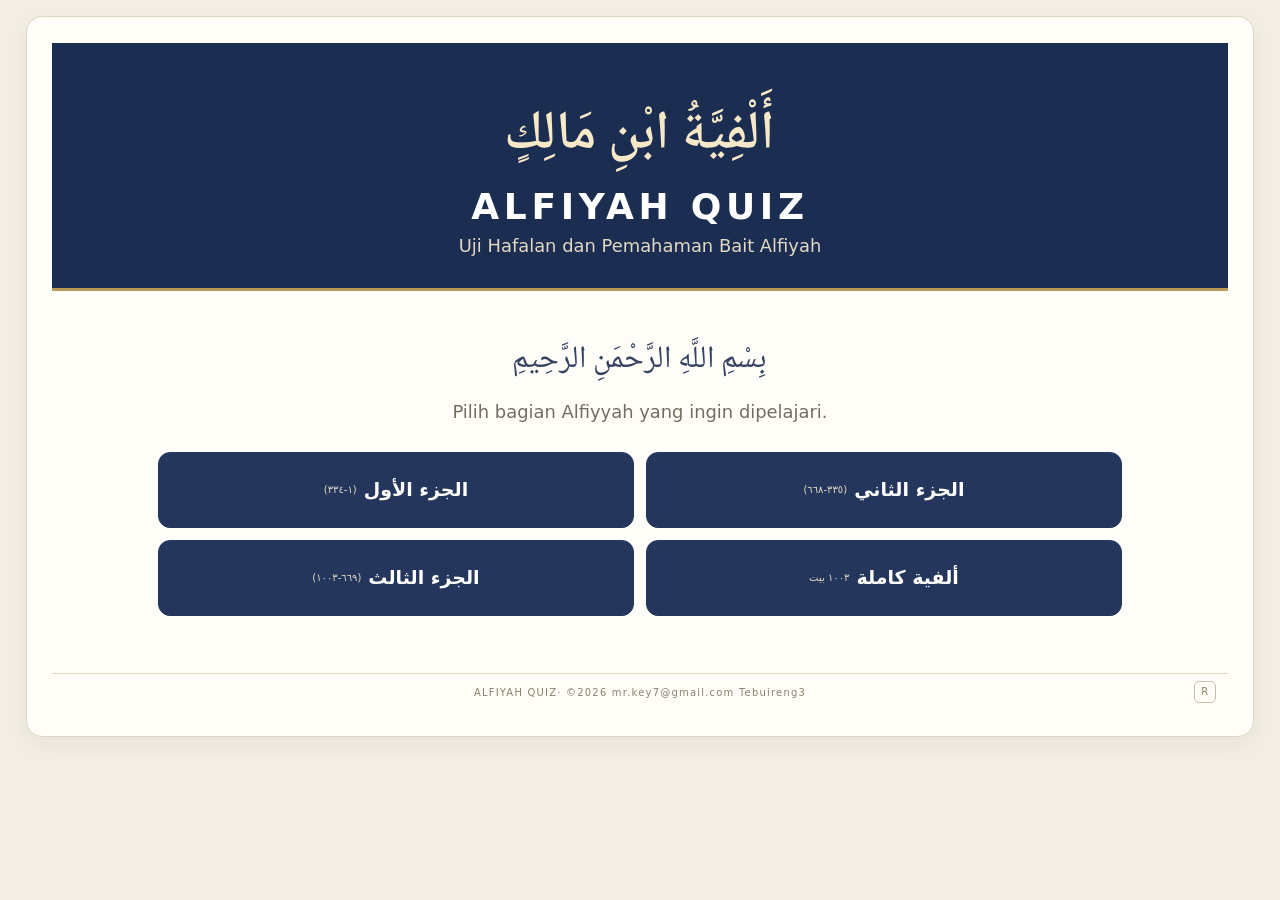
==== index.html @ 3f18be8e "Add files via upload" ====
<!doctype html>
<html lang="id">
<head>
<meta charset="utf-8">
<meta name="viewport" content="width=device-width, initial-scale=1">
<meta name="theme-color" content="#172554">
<link href="https://fonts.googleapis.com/css2?family=Noto+Naskh+Arabic:wght@400;500;600;700&display=swap" rel="stylesheet">
<link rel="stylesheet" href="./style.css">
<title>Kuis Alfiyah</title>
</head>
<body>
<main class="app">
<section class="panel home-panel" id="home">
        <div class="home-brand">
            <h1 class="arabic-title" lang="ar">أَلْفِيَّةُ ابْنِ مَالِكٍ</h1>
            <h2 class="app-title">ALFIYAH QUIZ</h2>
            <p class="home-subtitle">Uji Hafalan dan Pemahaman Bait Alfiyah</p>
        </div>
        <div class="home-content">
            <p class="basmala" lang="ar">بِسْمِ اللَّهِ الرَّحْمَنِ الرَّحِيمِ</p>
            <p class="home-description">Pilih bagian Alfiyyah yang ingin dipelajari.</p>
            <div class="section-choices">
                <button class="section-choice" data-section="awal" type="button" disabled><strong lang="ar">الجزء الأول</strong><span>(١-٣٣٤)</span></button>
                <button class="section-choice" data-section="tsani" type="button" disabled><strong lang="ar">الجزء الثاني</strong><span>(٣٣٥-٦٦٨)</span></button>
                <button class="section-choice" data-section="tsalits" type="button" disabled><strong lang="ar">الجزء الثالث</strong><span>(٦٦٩-١٠٠٣)</span></button>
                <button class="section-choice" data-section="semua" type="button" disabled><strong lang="ar">ألفية كاملة</strong><span lang="ar">١٠٠٣ بيت</span></button>
            </div>
            <div class="status" id="status" role="status" aria-live="polite">Memuat data Alfiyyah...</div>
        </div>
        <footer class="home-footer"><span>ALFIYAH QUIZ· ©2026 mr.key7@gmail.com Tebuireng3</span><button class="cache-reset" id="cacheReset" type="button" aria-label="Reset cache" title="Reset cache">R</button></footer>
    </section>

    <section class="panel" id="quiz">
        <div class="quiz-top">
            <span id="questionNumber">1 dari 0</span>
            <span>Sisa Quiz: <strong id="quizAvailable">0</strong></span>
            <span>Benar: <strong id="score">0</strong></span>
            <span>Waktu: <strong id="timer">00:00</strong></span>
        </div>
        <div class="track"><div id="progressBar"></div></div>

        <div class="question-heading">
            <p class="question-label">Lengkapi bait berikut:</p>
            <div class="bait-number" id="baitNumber" lang="ar"></div>
        </div>
        <div class="bait-stage" id="baitStage">
            <div class="bait-half" id="rightHalf" lang="ar"></div>
            <div class="bait-half" id="leftHalf" lang="ar"></div>
        </div>
        <div class="options" id="options"></div>
        <div class="actions">
            <div class="feedback" id="feedback" aria-live="polite"></div>
            <button class="primary" id="nextButton" type="button" disabled>Soal Berikutnya</button>
            <button class="secondary" id="finishButton" type="button">Selesai</button>
        </div>
    </section>

    <section class="panel" id="result">
        <p class="question-label">Sesi kuis selesai</p>
        <div class="result-score" id="finalScore">0/0</div>
        <div class="result-detail" id="finalDetail"></div>
        <div class="actions result-actions">
            <button class="primary" id="retryButton" type="button">Ulangi Bagian Sebelumnya</button>
            <button class="secondary" id="homeButton" type="button">Pilih Bagian Lain</button>
        </div>
    </section>
</main>
<script src="./app.js?v=reset1" defer></script>
</body>
</html>
---- style.css ----
:root {
    color-scheme: light;
    --ink: #24324b;
    --muted: #746e62;
    --line: #ded5c3;
    --panel: #fffdf8;
    --page: #f2eee5;
    --primary: #24365b;
    --primary-dark: #172949;
    --gold: #b89a5a;
    --good: #267344;
    --good-bg: #eff7ef;
    --bad: #b33b35;
    --bad-bg: #fbefed;
}

* { box-sizing: border-box; }
[hidden] { display: none !important; }

body {
    margin: 0;
    background: var(--page);
    color: var(--ink);
    font-family: system-ui, -apple-system, "Segoe UI", sans-serif;
}

button { font: inherit; }

button {
    border: 0;
    border-radius: 10px;
    cursor: pointer;
}

button:disabled {
    cursor: not-allowed;
    opacity: .55;
}

.app {
    width: calc(100% - clamp(24px, 4vw, 72px));
    max-width: 1600px;
    height: calc(100svh - 32px);
    max-height: calc(100svh - 32px);
    margin: 16px auto;
}

h1, h2, p { margin-top: 0; }

.home-panel {
    padding: 0;
    overflow: hidden;
    background: #f8f3e8;
    border-color: #d9ceb8;
}

.home-brand {
    padding: clamp(30px, 5vw, 48px) 20px 32px;
    background: #1b2e52;
    color: #fff;
    text-align: center;
    border-bottom: 3px solid var(--gold);
}

.eyebrow {
    margin: 0 0 12px;
    color: #ddc58c;
    font-size: 11px;
    font-weight: 700;
    letter-spacing: .16em;
}

.arabic-title {
    margin: 0;
    color: #f7e9c7;
    direction: rtl;
    font-family: "Noto Naskh Arabic", "Amiri", "Traditional Arabic", serif;
    font-size: clamp(34px, 5vw, 54px);
    font-weight: 600;
    line-height: 1.7;
}

.app-title {
    margin: 4px 0 8px;
    color: #fff;
    font-size: clamp(25px, 4vw, 36px);
    letter-spacing: .13em;
}

.home-subtitle {
    margin: 0;
    color: #e2d8c4;
    font-size: clamp(16px, 1.4vw, 20px);
}

.home-content {
    width: min(1040px, 100%);
    margin: 0 auto;
    padding: clamp(24px, 4vw, 42px) clamp(18px, 4vw, 38px);
    text-align: center;
}

.basmala {
    margin: 0 0 8px;
    color: #354361;
    direction: rtl;
    font-family: "Noto Naskh Arabic", "Amiri", "Traditional Arabic", serif;
    font-size: clamp(23px, 3vw, 31px);
    line-height: 1.8;
}

.home-description {
    margin: 0;
    color: #746e62;
    font-size: clamp(16px, 1.4vw, 20px);
    line-height: 1.7;
}

.section-choices { display:grid; grid-template-columns:repeat(2,minmax(0,1fr)); gap:12px; margin-top:24px; }

.section-choice { display:flex; flex-direction:row; direction:rtl; align-items:center; justify-content:center; gap:7px; min-height:76px; padding:12px 8px; background:#24365b; color:#fff; border:1px solid #24365b; border-radius:12px; white-space:nowrap; }
.section-choice span { direction:ltr; unicode-bidi:isolate; color:#e2d8c4; font-size:10px; font-weight:400; }
.section-choice:disabled { opacity:.45; }
.section-choice strong { font-size:19px; line-height:1.25; }

.status {
    margin-top: 15px;
    color: var(--muted);
    font-size: 13px;
    line-height: 1.6;
    overflow-wrap: anywhere;
}

.home-footer {
    position: relative;
    margin: 0;
    padding: 13px 42px;
    border-top: 1px solid #e2d8c6;
    color: #8a806e;
    font-size: 10px;
    letter-spacing: .12em;
    text-align: center;
}

.cache-reset {
    position: absolute;
    top: 50%;
    right: 12px;
    width: 22px;
    height: 22px;
    padding: 0;
    transform: translateY(-50%);
    border: 1px solid #c9bea9;
    border-radius: 5px;
    background: transparent;
    color: #8a806e;
    font-size: 10px;
    line-height: 1;
}

.cache-reset:hover { background: #eee5d5; }

.panel {
    padding: clamp(17px, 2vw, 30px);
    background: var(--panel);
    border: 1px solid var(--line);
    border-radius: 16px;
    box-shadow: 0 8px 24px rgb(35 42 55 / 5%);
}

.primary, .secondary {
    min-height: 42px;
    padding: 10px 16px;
    font-weight: 650;
}

.primary {
    background: var(--primary);
    color: #fff;
}
.primary:hover:not(:disabled) { background: var(--primary-dark); }

.secondary {
    background: #e7decc;
    color: #33415f;
}

#quiz {
    display: none;
    height: calc(100% - 18px);
    max-height: calc(100% - 18px);
    margin-top: 18px;
    flex-direction: column;
    overflow-y: auto;
    overflow-x: hidden;
}

#quiz .quiz-top,
#quiz .track,
#quiz .question-label,
#quiz .options,
#quiz .actions {
    flex: 0 0 auto;
}

.quiz-top {
    display: flex;
    justify-content: space-between;
    align-items: center;
    flex-wrap: nowrap;
    gap: 8px;
    color: var(--muted);
    font-size: 12px;
    white-space: nowrap;
}

.track {
    height: 7px;
    margin: 12px 0 22px;
    overflow: hidden;
    background: #e8edf5;
    border-radius: 99px;
}

#progressBar {
    width: 0;
    height: 100%;
    background: var(--primary);
    transition: width .2s ease;
}

.question-heading {
    display: flex;
    direction: ltr;
    align-items: center;
    justify-content: space-between;
    gap: 12px;
    margin-bottom: 9px;
}

.question-label {
    margin: 0;
    color: var(--muted);
    font-size: clamp(16px, 1.5vw, 22px);
}

.bait-stage {
    position: relative;
    display: grid;
    flex: 0 1 42%;
    min-height: 0;
    margin-top: 8px;
    grid-template-columns: repeat(2, minmax(0, 1fr));
    grid-template-rows: minmax(0, 1fr);
    align-items: stretch;
    gap: 0;
    direction: rtl;
    border: 1px solid #c9b995;
    border-radius: 14px;
    overflow: hidden;
    background: #f7f1e5;
}

.bait-half {
    min-width: 0;
    min-height: 100%;
    display: grid;
    align-items: center;
    justify-items: stretch;
    padding: clamp(10px, 1.5vw, 20px);
    background: #f7f1e5;
    direction: rtl;
    font-family: "Noto Naskh Arabic", "Amiri", "Traditional Arabic", serif;
    font-size: clamp(28px, 3.2vw, 44px);
    line-height: 1.8;
    text-align: center;
    overflow-wrap: anywhere;
}

#rightHalf {
    grid-row: 1;
    grid-column: 1;
    border-left: 1px solid #c9b995;
}

#leftHalf {
    grid-row: 1;
    grid-column: 2;
}

.bait-half.is-empty {
    background: #eee5d5;
}

.bait-number {
    flex: 0 0 auto;
    color: #938365;
    font-family: "Noto Naskh Arabic", "Amiri", "Traditional Arabic", serif;
    font-size: clamp(17px, 1.5vw, 22px);
    font-weight: 500;
    line-height: 1.4;
    direction: rtl;
}

.options {
    display: grid;
    flex: 1 1 0;
    grid-auto-rows: minmax(0, 1fr);
    grid-template-columns: repeat(2, minmax(0, 1fr));
    gap: 12px;
    margin-top: 18px;
}

.option {
    width: 100%;
    min-height: clamp(54px, 8vh, 76px);
    padding: 14px 18px;
    background: #fff;
    border: 1px solid var(--line);
    color: var(--ink);
    text-align: center;
    direction: rtl;
    font-family: "Noto Naskh Arabic", "Amiri", "Traditional Arabic", serif;
    font-size: clamp(26px, 2.4vw, 33px);
    line-height: 1.9;
}

.option:hover:not(:disabled) {
    border-color: #93b4f5;
    background: #f8fbff;
}

.option.correct {
    border: 2px solid var(--good);
    background: var(--good-bg);
}

.option.wrong {
    border: 2px solid var(--bad);
    background: var(--bad-bg);
}

.feedback {
    display: none;
    flex: 1;
    min-width: 0;
    margin: 0;
    padding: 12px 14px;
    border-radius: 10px;
    font-size: 14px;
    text-align: left;
}

.feedback.good {
    display: block;
    color: var(--good);
    background: var(--good-bg);
}

.feedback.bad {
    display: block;
    color: var(--bad);
    background: var(--bad-bg);
}

.actions {
    display: grid;
    grid-template-columns: minmax(0, 1fr) auto minmax(0, 1fr);
    align-items: center;
    gap: 10px;
    margin-top: 16px;
}
#feedback { grid-column: 1; }
#nextButton { grid-column: 2; justify-self: center; }
#finishButton { grid-column: 3; justify-self: end; }
.result-actions { display: flex; justify-content: center; flex-wrap: wrap; }

#result { display: none; margin-top: 18px; text-align: center; }

.result-score {
    margin: 12px 0 4px;
    font-size: clamp(38px, 9vw, 56px);
    font-weight: 750;
    letter-spacing: -2px;
}

.result-detail { color: var(--muted); }

@media (max-width: 700px) {
    .app {
        width: calc(100% - 16px);
        height: calc(100svh - 16px);
        max-height: calc(100svh - 16px);
        margin: 8px auto;
    }

    .panel { padding: 10px; }
    .home-panel { padding: 0; }
    .section-choices { gap: 8px; }
    .section-choice { min-height: 66px; padding: 9px 5px; gap:5px; }
    .section-choice strong { font-size: 15px; }
    .section-choice span { font-size: 9px; }

    .question-heading {
        margin-bottom: 7px;
    }

    .question-label {
        font-size: 15px;
    }

    .bait-number {
        font-size: 16px;
    }

    .bait-stage {
        grid-template-columns: minmax(0, 1fr);
        grid-template-rows: repeat(2, minmax(0, 1fr));
        min-height: clamp(190px, 30vh, 280px);
        gap: 0;
        border-radius: 10px;
    }

    #rightHalf {
        grid-row: 1;
        grid-column: 1;
        border-left: 0;
        border-bottom: 1px solid #c9b995;
    }

    #leftHalf {
        grid-row: 2;
        grid-column: 1;
    }

    .bait-half {
        min-height: 0;
        padding: 12px 14px;
        font-size: clamp(25px, 6.5vw, 36px);
        line-height: 1.65;
        text-align: center;
    }

    .options {
        grid-template-columns: 1fr;
        gap: 6px;
        margin-top: 12px;
    }

    .option {
        min-height: clamp(44px, 6vh, 56px);
        padding: 7px 9px;
        font-size: clamp(18px, 4.5vw, 23px);
        line-height: 1.5;
    }

    .feedback {
        margin: 0;
        padding: 8px 10px;
        font-size: 12px;
    }

    .quiz-top { gap: 4px; font-size: 10px; }
    .actions { grid-template-columns: minmax(0, 1fr) auto minmax(0, 1fr); gap: 5px; margin-top: 8px; }
    .actions button { padding: 9px 10px; font-size: 12px; }
    #feedback { font-size: 11px; padding: 7px; }
}


/* PC portrait: mengikuti susunan bait Android portrait */
@media (min-width: 701px) and (max-aspect-ratio: 3/2) {
    .bait-stage {
        grid-template-columns: minmax(0, 1fr);
        grid-template-rows: repeat(2, minmax(0, 1fr));
    }

    #rightHalf {
        grid-row: 1;
        grid-column: 1;
        border-left: 0;
        border-bottom: 1px solid #c9b995;
    }

    #leftHalf {
        grid-row: 2;
        grid-column: 1;
    }

    .bait-half {
        min-height: 0;
        padding: 10px;
        font-size: clamp(36px, 4.5vw, 54px);
        line-height: 1.5;
    }
}

/* Perangkat sentuh landscape berukuran ringkas */
@media (max-height: 500px) and (pointer: coarse) {
    .bait-stage {
        grid-template-columns: repeat(2, minmax(0, 1fr));
    }

    .bait-half {
        min-height: 100%;
        padding: 10px;
        font-size: clamp(24px, 3vw, 34px);
    }
}

/* HP landscape: tetap ringkas, tetapi bait tidak boleh menghilang */
@media (max-height: 500px) and (pointer: coarse) {
    .bait-half {
        min-height: 64px;
        padding: 8px 12px;
        font-size: clamp(20px, 3vw, 28px);
    }

    .bait-number {
        padding: 2px 10px;
        font-size: 13px;
    }
}


/* PC landscape standar */
@media (min-width: 701px) and (min-aspect-ratio: 3/2) and (min-height: 501px) {
    .home-panel {
        height: 100%;
        display: flex;
        flex-direction: column;
    }

    .home-brand {
        padding: clamp(14px, 2.2vh, 24px) 20px clamp(12px, 1.8vh, 20px);
    }

    .eyebrow {
        margin-bottom: 6px;
    }

    .arabic-title {
        font-size: clamp(32px, 4.5vw, 50px);
        line-height: 1.4;
    }

    .app-title {
        margin: 0 0 5px;
        font-size: clamp(23px, 3vw, 32px);
    }

    .home-subtitle {
        font-size: clamp(14px, 1.2vw, 18px);
    }

    .home-content {
        flex: 1 1 auto;
        display: flex;
        flex-direction: column;
        justify-content: center;
        padding: clamp(10px, 1.6vh, 18px) 38px;
    }

    .basmala {
        margin-bottom: 4px;
        font-size: clamp(21px, 2.5vw, 28px);
        line-height: 1.45;
    }

    .home-description {
        font-size: clamp(14px, 1.2vw, 18px);
        line-height: 1.4;
    }

    .status {
        margin-top: clamp(7px, 1.1vh, 10px);
        line-height: 1.4;
    }

    .home-footer {
        padding: 9px 16px;
    }

    .bait-stage {
        grid-template-columns: minmax(0, 1fr) 42px minmax(0, 1fr);
        grid-template-rows: minmax(0, 1fr);
    }

    #rightHalf {
        grid-row: 1;
        grid-column: 1;
        border-left: 0;
    }

    #leftHalf {
        grid-row: 1;
        grid-column: 3;
    }

    #baitNumber { display: none; }

    .bait-stage::before {
        content: attr(data-number);
        grid-row: 1;
        grid-column: 2;
        display: flex;
        align-items: center;
        justify-content: center;
        padding: 2px;
        border-left: 1px solid #c9b995;
        border-right: 1px solid #c9b995;
        color: #938365;
        font-family: "Noto Naskh Arabic", "Amiri", "Traditional Arabic", serif;
        font-size: clamp(13px, 1.2vw, 17px);
        line-height: 1.4;
        text-align: center;
        direction: rtl;
        overflow-wrap: anywhere;
    }

	.bait-half {
			font-size: clamp(36px, 3.8vw, 54px);
	}

	#rightHalf {
			padding-left: 40px;
	}

	#leftHalf {
			padding-right: 40px;
	}

	.option {
			font-size: clamp(29px, 2.7vw, 36px);
	}

	.options {
			grid-template-columns: minmax(0, 1fr) 42px minmax(0, 1fr);
			column-gap: 0;
			row-gap: 12px;
	}

	.option:nth-child(odd) { grid-column: 1; }
	.option:nth-child(even) { grid-column: 3; }
}

@media (min-width: 701px) and (min-aspect-ratio: 3/2) and (min-height: 501px) and (max-height: 650px) {
    .home-brand {
        padding: 10px 20px;
    }

    .eyebrow {
        margin-bottom: 4px;
    }

    .arabic-title {
        font-size: clamp(28px, 3.8vw, 42px);
        line-height: 1.25;
    }

    .app-title {
        margin-bottom: 3px;
        font-size: clamp(22px, 2.7vw, 29px);
    }

    .home-subtitle {
        font-size: 14px;
    }

    .home-content {
        padding: 8px 24px;
    }

    .basmala {
        font-size: clamp(19px, 2vw, 24px);
        line-height: 1.3;
    }

    .status {
        margin-top: 6px;
    }
}

/* Android dan perangkat sentuh potret: bait ditumpuk atas-bawah */
@media (pointer: coarse) and (orientation: portrait) {
    .bait-stage {
        flex: 0 0 auto;
        height: clamp(150px, 22vh, 210px);
        min-height: 0;
        grid-template-columns: minmax(0, 1fr) !important;
        grid-template-rows: repeat(2, minmax(0, 1fr)) !important;
    }

    #rightHalf {
        grid-row: 1 !important;
        grid-column: 1 !important;
        border-left: 0;
        border-bottom: 1px solid #c9b995;
    }

    #leftHalf {
        grid-row: 2 !important;
        grid-column: 1 !important;
    }

    .bait-half {
        min-height: 0;
        padding: 4px 8px;
        font-size: clamp(28px, 9vw, 50px); 
				/*clamp(nilai minimum, nilai fleksibel, nilai maksimum) */
				line-height: 1.3;
    }

    #quiz .options {
        flex: 1 0 auto;
        grid-auto-rows: minmax(54px, 1fr);
        gap: 8px;
        margin-top: 8px;
    }

    .option {
        min-height: 54px;
    }
}

/* Android landscape: bait tetap terlihat, pilihan ringkas dua kolom */
@media (pointer: coarse) and (orientation: landscape) and (max-height: 600px) {
    .app {
        width: calc(100% - 16px);
        height: calc(100svh - 16px);
        max-height: calc(100svh - 16px);
        margin: 8px auto;
    }

    #quiz {
        height: 100%;
        max-height: 100%;
        margin-top: 0;
        padding: 8px 12px;
        overflow-y: auto;
    }

    .quiz-top {
        gap: 6px;
        font-size: 10px;
    }

    .track {
        height: 4px;
        margin: 6px 0 8px;
    }

    .question-heading {
        flex: 0 0 auto;
        margin-bottom: 4px;
    }

    .question-label {
        font-size: 14px;
    }

    .bait-number {
        font-size: 15px;
    }

    .bait-stage {
        flex: 0 0 auto;
        min-height: clamp(72px, 19vh, 92px);
        grid-template-columns: repeat(2, minmax(0, 1fr));
        grid-template-rows: minmax(0, 1fr);
    }

    #rightHalf {
        grid-row: 1;
        grid-column: 1;
        border-left: 1px solid #c9b995;
        border-bottom: 0;
    }

    #leftHalf {
        grid-row: 1;
        grid-column: 2;
    }

    .bait-half {
        min-height: 0;
        padding: 2px 8px;
        font-size: clamp(21px, 3vw, 29px);
        line-height: 1.3;
    }

    .options {
        flex: 0 0 auto;
        grid-template-columns: repeat(2, minmax(0, 1fr));
        gap: 5px;
        margin-top: 8px;
    }

    .option {
        min-height: clamp(48px, 12vh, 60px);
        padding: 4px 8px;
        font-size: clamp(17px, 2.5vw, 22px);
        line-height: 1.3;
    }

    .actions {
        flex: 0 0 auto;
        gap: 6px;
        margin-top: 8px;
    }

    .actions button {
        min-height: 34px;
        padding: 5px 8px;
        font-size: 11px;
    }

    .feedback {
        padding: 5px 7px;
        font-size: 10px;
        overflow-wrap: anywhere;
    }

}
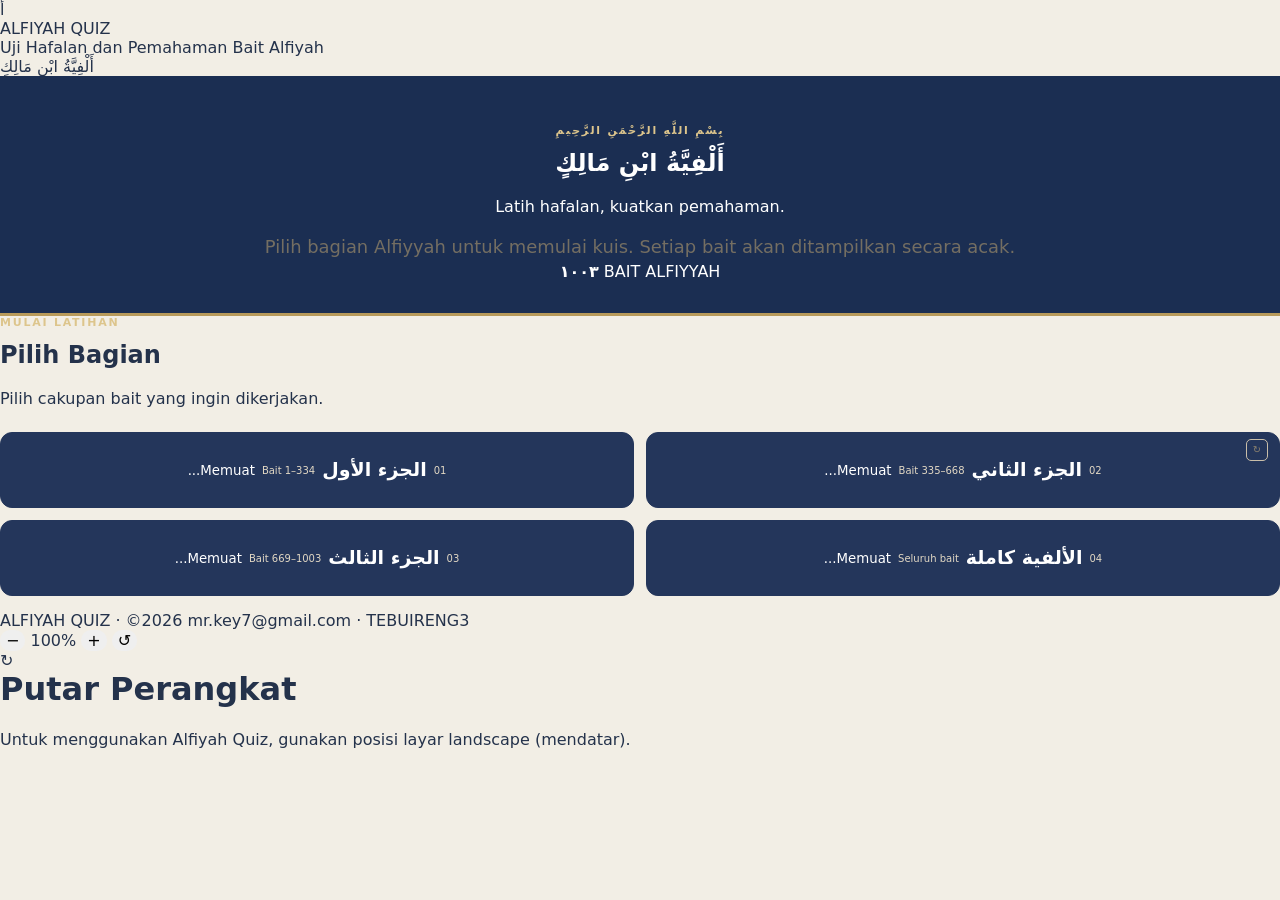
==== commit 71732b1a: "Redesign landscape interface" ====
--- a/index.html
+++ b/index.html
@@ -1,70 +1,177 @@
-<!doctype html>
-<html lang="id">
-<head>
-<meta charset="utf-8">
-<meta name="viewport" content="width=device-width, initial-scale=1">
-<meta name="theme-color" content="#172554">
-<link href="https://fonts.googleapis.com/css2?family=Noto+Naskh+Arabic:wght@400;500;600;700&display=swap" rel="stylesheet">
-<link rel="stylesheet" href="./style.css">
-<title>Kuis Alfiyah</title>
-</head>
-<body>
-<main class="app">
-<section class="panel home-panel" id="home">
-        <div class="home-brand">
-            <h1 class="arabic-title" lang="ar">أَلْفِيَّةُ ابْنِ مَالِكٍ</h1>
-            <h2 class="app-title">ALFIYAH QUIZ</h2>
-            <p class="home-subtitle">Uji Hafalan dan Pemahaman Bait Alfiyah</p>
-        </div>
-        <div class="home-content">
-            <p class="basmala" lang="ar">بِسْمِ اللَّهِ الرَّحْمَنِ الرَّحِيمِ</p>
-            <p class="home-description">Pilih bagian Alfiyyah yang ingin dipelajari.</p>
-            <div class="section-choices">
-                <button class="section-choice" data-section="awal" type="button" disabled><strong lang="ar">الجزء الأول</strong><span>(١-٣٣٤)</span></button>
-                <button class="section-choice" data-section="tsani" type="button" disabled><strong lang="ar">الجزء الثاني</strong><span>(٣٣٥-٦٦٨)</span></button>
-                <button class="section-choice" data-section="tsalits" type="button" disabled><strong lang="ar">الجزء الثالث</strong><span>(٦٦٩-١٠٠٣)</span></button>
-                <button class="section-choice" data-section="semua" type="button" disabled><strong lang="ar">ألفية كاملة</strong><span lang="ar">١٠٠٣ بيت</span></button>
-            </div>
-            <div class="status" id="status" role="status" aria-live="polite">Memuat data Alfiyyah...</div>
-        </div>
-        <footer class="home-footer"><span>ALFIYAH QUIZ· ©2026 mr.key7@gmail.com Tebuireng3</span><button class="cache-reset" id="cacheReset" type="button" aria-label="Reset cache" title="Reset cache">R</button></footer>
-    </section>
-
-    <section class="panel" id="quiz">
-        <div class="quiz-top">
-            <span id="questionNumber">1 dari 0</span>
-            <span>Sisa Quiz: <strong id="quizAvailable">0</strong></span>
-            <span>Benar: <strong id="score">0</strong></span>
-            <span>Waktu: <strong id="timer">00:00</strong></span>
-        </div>
-        <div class="track"><div id="progressBar"></div></div>
-
-        <div class="question-heading">
-            <p class="question-label">Lengkapi bait berikut:</p>
-            <div class="bait-number" id="baitNumber" lang="ar"></div>
-        </div>
-        <div class="bait-stage" id="baitStage">
-            <div class="bait-half" id="rightHalf" lang="ar"></div>
-            <div class="bait-half" id="leftHalf" lang="ar"></div>
-        </div>
-        <div class="options" id="options"></div>
-        <div class="actions">
-            <div class="feedback" id="feedback" aria-live="polite"></div>
-            <button class="primary" id="nextButton" type="button" disabled>Soal Berikutnya</button>
-            <button class="secondary" id="finishButton" type="button">Selesai</button>
-        </div>
-    </section>
-
-    <section class="panel" id="result">
-        <p class="question-label">Sesi kuis selesai</p>
-        <div class="result-score" id="finalScore">0/0</div>
-        <div class="result-detail" id="finalDetail"></div>
-        <div class="actions result-actions">
-            <button class="primary" id="retryButton" type="button">Ulangi Bagian Sebelumnya</button>
-            <button class="secondary" id="homeButton" type="button">Pilih Bagian Lain</button>
-        </div>
-    </section>
-</main>
-<script src="./app.js?v=reset1" defer></script>
-</body>
+<!doctype html>
+<html lang="id">
+<head>
+    <meta charset="utf-8">
+    <meta name="viewport" content="width=device-width, initial-scale=1">
+    <meta name="theme-color" content="#172949">
+    <link rel="manifest" href="./manifest.webmanifest">
+    <link rel="preconnect" href="https://fonts.googleapis.com">
+    <link rel="preconnect" href="https://fonts.gstatic.com" crossorigin>
+    <link href="https://fonts.googleapis.com/css2?family=Noto+Naskh+Arabic:wght@400;500;600;700&display=swap" rel="stylesheet">
+    <link rel="stylesheet" href="./style.css">
+    <title>Alfiyah Quiz</title>
+</head>
+<body>
+    <div class="viewport" id="viewport">
+        <div class="frame" id="frame">
+            <div class="stage" id="stage">
+                <header class="appbar">
+                    <div class="brand-lockup">
+                        <div class="brand-mark" lang="ar">أ</div>
+                        <div>
+                            <div class="brand-title">ALFIYAH QUIZ</div>
+                            <div class="brand-subtitle">Uji Hafalan dan Pemahaman Bait Alfiyah</div>
+                        </div>
+                    </div>
+                    <div class="appbar-note">أَلْفِيَّةُ ابْنِ مَالِكٍ</div>
+                </header>
+
+                <main class="main">
+                    <section class="screen home-screen" id="home">
+                        <div class="home-brand">
+                            <p class="eyebrow">بِسْمِ اللَّهِ الرَّحْمَنِ الرَّحِيمِ</p>
+                            <h1 lang="ar">أَلْفِيَّةُ ابْنِ مَالِكٍ</h1>
+                            <div class="home-rule"></div>
+                            <p class="home-lead">Latih hafalan, kuatkan pemahaman.</p>
+                            <p class="home-description">Pilih bagian Alfiyyah untuk memulai kuis. Setiap bait akan ditampilkan secara acak.</p>
+                            <div class="home-total">
+                                <strong>١٠٠٣</strong>
+                                <span>BAIT ALFIYYAH</span>
+                            </div>
+                        </div>
+
+                        <div class="home-menu">
+                            <div class="menu-heading">
+                                <p class="eyebrow">MULAI LATIHAN</p>
+                                <h2>Pilih Bagian</h2>
+                                <p>Pilih cakupan bait yang ingin dikerjakan.</p>
+                            </div>
+                            <div class="section-choices">
+                                <button class="section-choice" data-section="awal" type="button" disabled>
+                                    <span class="section-number">01</span>
+                                    <strong lang="ar">الجزء الأول</strong>
+                                    <span class="section-range">Bait 1–334</span>
+                                    <small class="section-count">Memuat...</small>
+                                </button>
+                                <button class="section-choice" data-section="tsani" type="button" disabled>
+                                    <span class="section-number">02</span>
+                                    <strong lang="ar">الجزء الثاني</strong>
+                                    <span class="section-range">Bait 335–668</span>
+                                    <small class="section-count">Memuat...</small>
+                                </button>
+                                <button class="section-choice" data-section="tsalits" type="button" disabled>
+                                    <span class="section-number">03</span>
+                                    <strong lang="ar">الجزء الثالث</strong>
+                                    <span class="section-range">Bait 669–1003</span>
+                                    <small class="section-count">Memuat...</small>
+                                </button>
+                                <button class="section-choice" data-section="semua" type="button" disabled>
+                                    <span class="section-number">04</span>
+                                    <strong lang="ar">الألفية كاملة</strong>
+                                    <span class="section-range">Seluruh bait</span>
+                                    <small class="section-count">Memuat...</small>
+                                </button>
+                            </div>
+                            <p class="status" id="status" role="status" aria-live="polite">Memuat data Alfiyyah...</p>
+                        </div>
+                    </section>
+
+                    <section class="screen quiz-screen" id="quiz" hidden>
+                        <section class="question-panel">
+                            <div class="quiz-metrics">
+                                <div class="metric">
+                                    <span>SOAL</span>
+                                    <strong id="questionNumber">1 / 0</strong>
+                                </div>
+                                <div class="metric">
+                                    <span>BENAR</span>
+                                    <strong id="score">0</strong>
+                                </div>
+                                <div class="metric">
+                                    <span>WAKTU</span>
+                                    <strong id="timer">00:00</strong>
+                                </div>
+                                <div class="metric metric-remaining">
+                                    <span>TERSISA</span>
+                                    <strong id="quizAvailable">0</strong>
+                                </div>
+                            </div>
+
+                            <div class="progress-track">
+                                <div id="progressBar"></div>
+                            </div>
+
+                            <div class="question-heading">
+                                <div>
+                                    <p class="eyebrow">PERTANYAAN</p>
+                                    <h2>Lengkapi Bait Berikut</h2>
+                                </div>
+                                <span class="question-hint">Pilih bagian yang tepat</span>
+                            </div>
+
+                            <div class="bait-stage" id="baitStage">
+                                <div class="bait-half" id="rightHalf" lang="ar"></div>
+                                <div class="bait-number" id="baitNumber" lang="ar"></div>
+                                <div class="bait-half" id="leftHalf" lang="ar"></div>
+                            </div>
+                        </section>
+
+                        <section class="answer-panel">
+                            <div class="answer-heading">
+                                <div>
+                                    <p class="eyebrow">PILIHAN JAWABAN</p>
+                                    <h2>Manakah pasangan baitnya?</h2>
+                                </div>
+                                <span class="answer-mark">٤</span>
+                            </div>
+
+                            <div class="options" id="options"></div>
+
+                            <div class="feedback" id="feedback" role="status" aria-live="polite"></div>
+
+                            <div class="actions">
+                                <button class="primary" id="nextButton" type="button" disabled>Soal Berikutnya</button>
+                                <button class="secondary" id="finishButton" type="button">Akhiri Kuis</button>
+                            </div>
+                        </section>
+                    </section>
+
+                    <section class="screen result-screen" id="result" hidden>
+                        <div class="result-symbol">✓</div>
+                        <p class="eyebrow">SESI KUIS SELESAI</p>
+                        <h2>Hasil Latihan</h2>
+                        <div class="result-score" id="finalScore">0/0</div>
+                        <p class="result-detail" id="finalDetail"></p>
+                        <div class="result-actions">
+                            <button class="primary" id="retryButton" type="button">Ulangi Bagian Ini</button>
+                            <button class="secondary" id="homeButton" type="button">Pilih Bagian Lain</button>
+                        </div>
+                    </section>
+                </main>
+
+                <footer class="app-footer">
+                    <span>ALFIYAH QUIZ · ©2026 mr.key7@gmail.com · TEBUIRENG3</span>
+                    <button class="cache-reset" id="cacheReset" type="button" title="Hapus cache aplikasi" aria-label="Hapus cache aplikasi">↻</button>
+                </footer>
+            </div>
+        </div>
+
+        <div class="zoom-controls" aria-label="Kontrol pembesaran tampilan">
+            <button id="zoomOut" type="button" aria-label="Perkecil tampilan" title="Perkecil">−</button>
+            <span id="zoomValue">100%</span>
+            <button id="zoomIn" type="button" aria-label="Perbesar tampilan" title="Perbesar">+</button>
+            <button id="zoomReset" type="button" aria-label="Atur ulang zoom" title="Atur ulang">↺</button>
+        </div>
+    </div>
+
+    <div class="portrait-notice" id="portraitNotice">
+        <div class="portrait-card">
+            <div class="rotate-symbol">↻</div>
+            <h1>Putar Perangkat</h1>
+            <p>Untuk menggunakan Alfiyah Quiz, gunakan posisi layar landscape (mendatar).</p>
+        </div>
+    </div>
+
+    <script src="./app.js" defer></script>
+</body>
 </html>
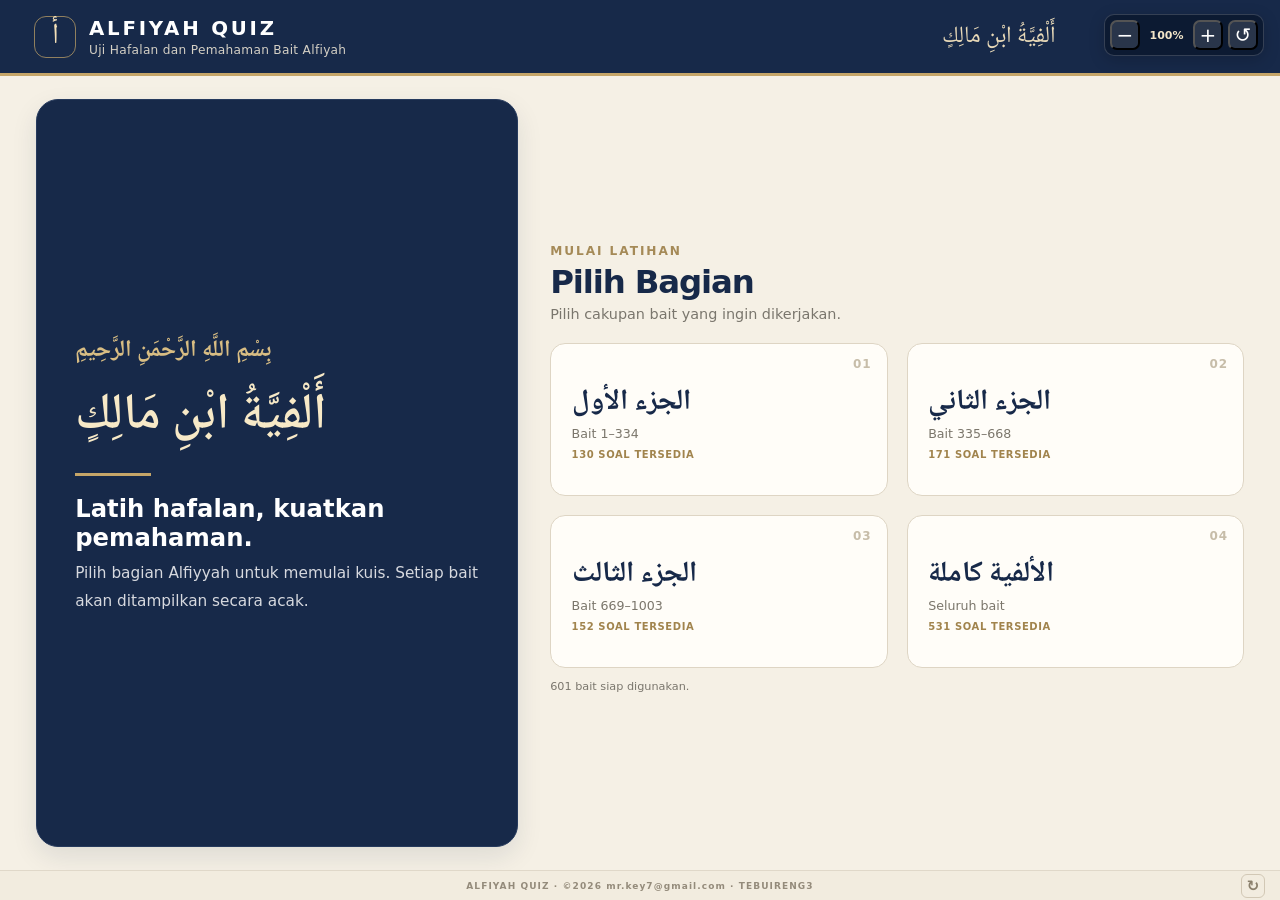
==== commit 7b321d93: "Remove unused manifest link and simplify landscape home panel" ====
--- a/index.html
+++ b/index.html
@@ -4,7 +4,6 @@
     <meta charset="utf-8">
     <meta name="viewport" content="width=device-width, initial-scale=1">
     <meta name="theme-color" content="#172949">
-    <link rel="manifest" href="./manifest.webmanifest">
     <link rel="preconnect" href="https://fonts.googleapis.com">
     <link rel="preconnect" href="https://fonts.gstatic.com" crossorigin>
     <link href="https://fonts.googleapis.com/css2?family=Noto+Naskh+Arabic:wght@400;500;600;700&display=swap" rel="stylesheet">
@@ -34,10 +33,6 @@
                             <div class="home-rule"></div>
                             <p class="home-lead">Latih hafalan, kuatkan pemahaman.</p>
                             <p class="home-description">Pilih bagian Alfiyyah untuk memulai kuis. Setiap bait akan ditampilkan secara acak.</p>
-                            <div class="home-total">
-                                <strong>١٠٠٣</strong>
-                                <span>BAIT ALFIYYAH</span>
-                            </div>
                         </div>
 
                         <div class="home-menu">
--- a/style.css
+++ b/style.css
@@ -1,823 +1,760 @@
-:root {
-    color-scheme: light;
-    --ink: #24324b;
-    --muted: #746e62;
-    --line: #ded5c3;
-    --panel: #fffdf8;
-    --page: #f2eee5;
-    --primary: #24365b;
-    --primary-dark: #172949;
-    --gold: #b89a5a;
-    --good: #267344;
-    --good-bg: #eff7ef;
-    --bad: #b33b35;
-    --bad-bg: #fbefed;
-}
-
-* { box-sizing: border-box; }
-[hidden] { display: none !important; }
-
-body {
-    margin: 0;
-    background: var(--page);
-    color: var(--ink);
-    font-family: system-ui, -apple-system, "Segoe UI", sans-serif;
-}
-
-button { font: inherit; }
-
-button {
-    border: 0;
-    border-radius: 10px;
-    cursor: pointer;
-}
-
-button:disabled {
-    cursor: not-allowed;
-    opacity: .55;
-}
-
-.app {
-    width: calc(100% - clamp(24px, 4vw, 72px));
-    max-width: 1600px;
-    height: calc(100svh - 32px);
-    max-height: calc(100svh - 32px);
-    margin: 16px auto;
-}
-
-h1, h2, p { margin-top: 0; }
-
-.home-panel {
-    padding: 0;
-    overflow: hidden;
-    background: #f8f3e8;
-    border-color: #d9ceb8;
-}
-
-.home-brand {
-    padding: clamp(30px, 5vw, 48px) 20px 32px;
-    background: #1b2e52;
-    color: #fff;
-    text-align: center;
-    border-bottom: 3px solid var(--gold);
-}
-
-.eyebrow {
-    margin: 0 0 12px;
-    color: #ddc58c;
-    font-size: 11px;
-    font-weight: 700;
-    letter-spacing: .16em;
-}
-
-.arabic-title {
-    margin: 0;
-    color: #f7e9c7;
-    direction: rtl;
-    font-family: "Noto Naskh Arabic", "Amiri", "Traditional Arabic", serif;
-    font-size: clamp(34px, 5vw, 54px);
-    font-weight: 600;
-    line-height: 1.7;
-}
-
-.app-title {
-    margin: 4px 0 8px;
-    color: #fff;
-    font-size: clamp(25px, 4vw, 36px);
-    letter-spacing: .13em;
-}
-
-.home-subtitle {
-    margin: 0;
-    color: #e2d8c4;
-    font-size: clamp(16px, 1.4vw, 20px);
-}
-
-.home-content {
-    width: min(1040px, 100%);
-    margin: 0 auto;
-    padding: clamp(24px, 4vw, 42px) clamp(18px, 4vw, 38px);
-    text-align: center;
-}
-
-.basmala {
-    margin: 0 0 8px;
-    color: #354361;
-    direction: rtl;
-    font-family: "Noto Naskh Arabic", "Amiri", "Traditional Arabic", serif;
-    font-size: clamp(23px, 3vw, 31px);
-    line-height: 1.8;
-}
-
-.home-description {
-    margin: 0;
-    color: #746e62;
-    font-size: clamp(16px, 1.4vw, 20px);
-    line-height: 1.7;
-}
-
-.section-choices { display:grid; grid-template-columns:repeat(2,minmax(0,1fr)); gap:12px; margin-top:24px; }
-
-.section-choice { display:flex; flex-direction:row; direction:rtl; align-items:center; justify-content:center; gap:7px; min-height:76px; padding:12px 8px; background:#24365b; color:#fff; border:1px solid #24365b; border-radius:12px; white-space:nowrap; }
-.section-choice span { direction:ltr; unicode-bidi:isolate; color:#e2d8c4; font-size:10px; font-weight:400; }
-.section-choice:disabled { opacity:.45; }
-.section-choice strong { font-size:19px; line-height:1.25; }
-
-.status {
-    margin-top: 15px;
-    color: var(--muted);
-    font-size: 13px;
-    line-height: 1.6;
-    overflow-wrap: anywhere;
-}
-
-.home-footer {
-    position: relative;
-    margin: 0;
-    padding: 13px 42px;
-    border-top: 1px solid #e2d8c6;
-    color: #8a806e;
-    font-size: 10px;
-    letter-spacing: .12em;
-    text-align: center;
-}
-
-.cache-reset {
-    position: absolute;
-    top: 50%;
-    right: 12px;
-    width: 22px;
-    height: 22px;
-    padding: 0;
-    transform: translateY(-50%);
-    border: 1px solid #c9bea9;
-    border-radius: 5px;
-    background: transparent;
-    color: #8a806e;
-    font-size: 10px;
-    line-height: 1;
-}
-
-.cache-reset:hover { background: #eee5d5; }
-
-.panel {
-    padding: clamp(17px, 2vw, 30px);
-    background: var(--panel);
-    border: 1px solid var(--line);
-    border-radius: 16px;
-    box-shadow: 0 8px 24px rgb(35 42 55 / 5%);
-}
-
-.primary, .secondary {
-    min-height: 42px;
-    padding: 10px 16px;
-    font-weight: 650;
-}
-
-.primary {
-    background: var(--primary);
-    color: #fff;
-}
-.primary:hover:not(:disabled) { background: var(--primary-dark); }
-
-.secondary {
-    background: #e7decc;
-    color: #33415f;
-}
-
-#quiz {
-    display: none;
-    height: calc(100% - 18px);
-    max-height: calc(100% - 18px);
-    margin-top: 18px;
-    flex-direction: column;
-    overflow-y: auto;
-    overflow-x: hidden;
-}
-
-#quiz .quiz-top,
-#quiz .track,
-#quiz .question-label,
-#quiz .options,
-#quiz .actions {
-    flex: 0 0 auto;
-}
-
-.quiz-top {
-    display: flex;
-    justify-content: space-between;
-    align-items: center;
-    flex-wrap: nowrap;
-    gap: 8px;
-    color: var(--muted);
-    font-size: 12px;
-    white-space: nowrap;
-}
-
-.track {
-    height: 7px;
-    margin: 12px 0 22px;
-    overflow: hidden;
-    background: #e8edf5;
-    border-radius: 99px;
-}
-
-#progressBar {
-    width: 0;
-    height: 100%;
-    background: var(--primary);
-    transition: width .2s ease;
-}
-
-.question-heading {
-    display: flex;
-    direction: ltr;
-    align-items: center;
-    justify-content: space-between;
-    gap: 12px;
-    margin-bottom: 9px;
-}
-
-.question-label {
-    margin: 0;
-    color: var(--muted);
-    font-size: clamp(16px, 1.5vw, 22px);
-}
-
-.bait-stage {
-    position: relative;
-    display: grid;
-    flex: 0 1 42%;
-    min-height: 0;
-    margin-top: 8px;
-    grid-template-columns: repeat(2, minmax(0, 1fr));
-    grid-template-rows: minmax(0, 1fr);
-    align-items: stretch;
-    gap: 0;
-    direction: rtl;
-    border: 1px solid #c9b995;
-    border-radius: 14px;
-    overflow: hidden;
-    background: #f7f1e5;
-}
-
-.bait-half {
-    min-width: 0;
-    min-height: 100%;
-    display: grid;
-    align-items: center;
-    justify-items: stretch;
-    padding: clamp(10px, 1.5vw, 20px);
-    background: #f7f1e5;
-    direction: rtl;
-    font-family: "Noto Naskh Arabic", "Amiri", "Traditional Arabic", serif;
-    font-size: clamp(28px, 3.2vw, 44px);
-    line-height: 1.8;
-    text-align: center;
-    overflow-wrap: anywhere;
-}
-
-#rightHalf {
-    grid-row: 1;
-    grid-column: 1;
-    border-left: 1px solid #c9b995;
-}
-
-#leftHalf {
-    grid-row: 1;
-    grid-column: 2;
-}
-
-.bait-half.is-empty {
-    background: #eee5d5;
-}
-
-.bait-number {
-    flex: 0 0 auto;
-    color: #938365;
-    font-family: "Noto Naskh Arabic", "Amiri", "Traditional Arabic", serif;
-    font-size: clamp(17px, 1.5vw, 22px);
-    font-weight: 500;
-    line-height: 1.4;
-    direction: rtl;
-}
-
-.options {
-    display: grid;
-    flex: 1 1 0;
-    grid-auto-rows: minmax(0, 1fr);
-    grid-template-columns: repeat(2, minmax(0, 1fr));
-    gap: 12px;
-    margin-top: 18px;
-}
-
-.option {
-    width: 100%;
-    min-height: clamp(54px, 8vh, 76px);
-    padding: 14px 18px;
-    background: #fff;
-    border: 1px solid var(--line);
-    color: var(--ink);
-    text-align: center;
-    direction: rtl;
-    font-family: "Noto Naskh Arabic", "Amiri", "Traditional Arabic", serif;
-    font-size: clamp(26px, 2.4vw, 33px);
-    line-height: 1.9;
-}
-
-.option:hover:not(:disabled) {
-    border-color: #93b4f5;
-    background: #f8fbff;
-}
-
-.option.correct {
-    border: 2px solid var(--good);
-    background: var(--good-bg);
-}
-
-.option.wrong {
-    border: 2px solid var(--bad);
-    background: var(--bad-bg);
-}
-
-.feedback {
-    display: none;
-    flex: 1;
-    min-width: 0;
-    margin: 0;
-    padding: 12px 14px;
-    border-radius: 10px;
-    font-size: 14px;
-    text-align: left;
-}
-
-.feedback.good {
-    display: block;
-    color: var(--good);
-    background: var(--good-bg);
-}
-
-.feedback.bad {
-    display: block;
-    color: var(--bad);
-    background: var(--bad-bg);
-}
-
-.actions {
-    display: grid;
-    grid-template-columns: minmax(0, 1fr) auto minmax(0, 1fr);
-    align-items: center;
-    gap: 10px;
-    margin-top: 16px;
-}
-#feedback { grid-column: 1; }
-#nextButton { grid-column: 2; justify-self: center; }
-#finishButton { grid-column: 3; justify-self: end; }
-.result-actions { display: flex; justify-content: center; flex-wrap: wrap; }
-
-#result { display: none; margin-top: 18px; text-align: center; }
-
-.result-score {
-    margin: 12px 0 4px;
-    font-size: clamp(38px, 9vw, 56px);
-    font-weight: 750;
-    letter-spacing: -2px;
-}
-
-.result-detail { color: var(--muted); }
-
-@media (max-width: 700px) {
-    .app {
-        width: calc(100% - 16px);
-        height: calc(100svh - 16px);
-        max-height: calc(100svh - 16px);
-        margin: 8px auto;
-    }
-
-    .panel { padding: 10px; }
-    .home-panel { padding: 0; }
-    .section-choices { gap: 8px; }
-    .section-choice { min-height: 66px; padding: 9px 5px; gap:5px; }
-    .section-choice strong { font-size: 15px; }
-    .section-choice span { font-size: 9px; }
-
-    .question-heading {
-        margin-bottom: 7px;
-    }
-
-    .question-label {
-        font-size: 15px;
-    }
-
-    .bait-number {
-        font-size: 16px;
-    }
-
-    .bait-stage {
-        grid-template-columns: minmax(0, 1fr);
-        grid-template-rows: repeat(2, minmax(0, 1fr));
-        min-height: clamp(190px, 30vh, 280px);
-        gap: 0;
-        border-radius: 10px;
-    }
-
-    #rightHalf {
-        grid-row: 1;
-        grid-column: 1;
-        border-left: 0;
-        border-bottom: 1px solid #c9b995;
-    }
-
-    #leftHalf {
-        grid-row: 2;
-        grid-column: 1;
-    }
-
-    .bait-half {
-        min-height: 0;
-        padding: 12px 14px;
-        font-size: clamp(25px, 6.5vw, 36px);
-        line-height: 1.65;
-        text-align: center;
-    }
-
-    .options {
-        grid-template-columns: 1fr;
-        gap: 6px;
-        margin-top: 12px;
-    }
-
-    .option {
-        min-height: clamp(44px, 6vh, 56px);
-        padding: 7px 9px;
-        font-size: clamp(18px, 4.5vw, 23px);
-        line-height: 1.5;
-    }
-
-    .feedback {
-        margin: 0;
-        padding: 8px 10px;
-        font-size: 12px;
-    }
-
-    .quiz-top { gap: 4px; font-size: 10px; }
-    .actions { grid-template-columns: minmax(0, 1fr) auto minmax(0, 1fr); gap: 5px; margin-top: 8px; }
-    .actions button { padding: 9px 10px; font-size: 12px; }
-    #feedback { font-size: 11px; padding: 7px; }
-}
-
-
-/* PC portrait: mengikuti susunan bait Android portrait */
-@media (min-width: 701px) and (max-aspect-ratio: 3/2) {
-    .bait-stage {
-        grid-template-columns: minmax(0, 1fr);
-        grid-template-rows: repeat(2, minmax(0, 1fr));
-    }
-
-    #rightHalf {
-        grid-row: 1;
-        grid-column: 1;
-        border-left: 0;
-        border-bottom: 1px solid #c9b995;
-    }
-
-    #leftHalf {
-        grid-row: 2;
-        grid-column: 1;
-    }
-
-    .bait-half {
-        min-height: 0;
-        padding: 10px;
-        font-size: clamp(36px, 4.5vw, 54px);
-        line-height: 1.5;
-    }
-}
-
-/* Perangkat sentuh landscape berukuran ringkas */
-@media (max-height: 500px) and (pointer: coarse) {
-    .bait-stage {
-        grid-template-columns: repeat(2, minmax(0, 1fr));
-    }
-
-    .bait-half {
-        min-height: 100%;
-        padding: 10px;
-        font-size: clamp(24px, 3vw, 34px);
-    }
-}
-
-/* HP landscape: tetap ringkas, tetapi bait tidak boleh menghilang */
-@media (max-height: 500px) and (pointer: coarse) {
-    .bait-half {
-        min-height: 64px;
-        padding: 8px 12px;
-        font-size: clamp(20px, 3vw, 28px);
-    }
-
-    .bait-number {
-        padding: 2px 10px;
-        font-size: 13px;
-    }
-}
-
-
-/* PC landscape standar */
-@media (min-width: 701px) and (min-aspect-ratio: 3/2) and (min-height: 501px) {
-    .home-panel {
-        height: 100%;
-        display: flex;
-        flex-direction: column;
-    }
-
-    .home-brand {
-        padding: clamp(14px, 2.2vh, 24px) 20px clamp(12px, 1.8vh, 20px);
-    }
-
-    .eyebrow {
-        margin-bottom: 6px;
-    }
-
-    .arabic-title {
-        font-size: clamp(32px, 4.5vw, 50px);
-        line-height: 1.4;
-    }
-
-    .app-title {
-        margin: 0 0 5px;
-        font-size: clamp(23px, 3vw, 32px);
-    }
-
-    .home-subtitle {
-        font-size: clamp(14px, 1.2vw, 18px);
-    }
-
-    .home-content {
-        flex: 1 1 auto;
-        display: flex;
-        flex-direction: column;
-        justify-content: center;
-        padding: clamp(10px, 1.6vh, 18px) 38px;
-    }
-
-    .basmala {
-        margin-bottom: 4px;
-        font-size: clamp(21px, 2.5vw, 28px);
-        line-height: 1.45;
-    }
-
-    .home-description {
-        font-size: clamp(14px, 1.2vw, 18px);
-        line-height: 1.4;
-    }
-
-    .status {
-        margin-top: clamp(7px, 1.1vh, 10px);
-        line-height: 1.4;
-    }
-
-    .home-footer {
-        padding: 9px 16px;
-    }
-
-    .bait-stage {
-        grid-template-columns: minmax(0, 1fr) 42px minmax(0, 1fr);
-        grid-template-rows: minmax(0, 1fr);
-    }
-
-    #rightHalf {
-        grid-row: 1;
-        grid-column: 1;
-        border-left: 0;
-    }
-
-    #leftHalf {
-        grid-row: 1;
-        grid-column: 3;
-    }
-
-    #baitNumber { display: none; }
-
-    .bait-stage::before {
-        content: attr(data-number);
-        grid-row: 1;
-        grid-column: 2;
-        display: flex;
-        align-items: center;
-        justify-content: center;
-        padding: 2px;
-        border-left: 1px solid #c9b995;
-        border-right: 1px solid #c9b995;
-        color: #938365;
-        font-family: "Noto Naskh Arabic", "Amiri", "Traditional Arabic", serif;
-        font-size: clamp(13px, 1.2vw, 17px);
-        line-height: 1.4;
-        text-align: center;
-        direction: rtl;
-        overflow-wrap: anywhere;
-    }
-
-	.bait-half {
-			font-size: clamp(36px, 3.8vw, 54px);
-	}
-
-	#rightHalf {
-			padding-left: 40px;
-	}
-
-	#leftHalf {
-			padding-right: 40px;
-	}
-
-	.option {
-			font-size: clamp(29px, 2.7vw, 36px);
-	}
-
-	.options {
-			grid-template-columns: minmax(0, 1fr) 42px minmax(0, 1fr);
-			column-gap: 0;
-			row-gap: 12px;
-	}
-
-	.option:nth-child(odd) { grid-column: 1; }
-	.option:nth-child(even) { grid-column: 3; }
-}
-
-@media (min-width: 701px) and (min-aspect-ratio: 3/2) and (min-height: 501px) and (max-height: 650px) {
-    .home-brand {
-        padding: 10px 20px;
-    }
-
-    .eyebrow {
-        margin-bottom: 4px;
-    }
-
-    .arabic-title {
-        font-size: clamp(28px, 3.8vw, 42px);
-        line-height: 1.25;
-    }
-
-    .app-title {
-        margin-bottom: 3px;
-        font-size: clamp(22px, 2.7vw, 29px);
-    }
-
-    .home-subtitle {
-        font-size: 14px;
-    }
-
-    .home-content {
-        padding: 8px 24px;
-    }
-
-    .basmala {
-        font-size: clamp(19px, 2vw, 24px);
-        line-height: 1.3;
-    }
-
-    .status {
-        margin-top: 6px;
-    }
-}
-
-/* Android dan perangkat sentuh potret: bait ditumpuk atas-bawah */
-@media (pointer: coarse) and (orientation: portrait) {
-    .bait-stage {
-        flex: 0 0 auto;
-        height: clamp(150px, 22vh, 210px);
-        min-height: 0;
-        grid-template-columns: minmax(0, 1fr) !important;
-        grid-template-rows: repeat(2, minmax(0, 1fr)) !important;
-    }
-
-    #rightHalf {
-        grid-row: 1 !important;
-        grid-column: 1 !important;
-        border-left: 0;
-        border-bottom: 1px solid #c9b995;
-    }
-
-    #leftHalf {
-        grid-row: 2 !important;
-        grid-column: 1 !important;
-    }
-
-    .bait-half {
-        min-height: 0;
-        padding: 4px 8px;
-        font-size: clamp(28px, 9vw, 50px); 
-				/*clamp(nilai minimum, nilai fleksibel, nilai maksimum) */
-				line-height: 1.3;
-    }
-
-    #quiz .options {
-        flex: 1 0 auto;
-        grid-auto-rows: minmax(54px, 1fr);
-        gap: 8px;
-        margin-top: 8px;
-    }
-
-    .option {
-        min-height: 54px;
-    }
-}
-
-/* Android landscape: bait tetap terlihat, pilihan ringkas dua kolom */
-@media (pointer: coarse) and (orientation: landscape) and (max-height: 600px) {
-    .app {
-        width: calc(100% - 16px);
-        height: calc(100svh - 16px);
-        max-height: calc(100svh - 16px);
-        margin: 8px auto;
-    }
-
-    #quiz {
-        height: 100%;
-        max-height: 100%;
-        margin-top: 0;
-        padding: 8px 12px;
-        overflow-y: auto;
-    }
-
-    .quiz-top {
-        gap: 6px;
-        font-size: 10px;
-    }
-
-    .track {
-        height: 4px;
-        margin: 6px 0 8px;
-    }
-
-    .question-heading {
-        flex: 0 0 auto;
-        margin-bottom: 4px;
-    }
-
-    .question-label {
-        font-size: 14px;
-    }
-
-    .bait-number {
-        font-size: 15px;
-    }
-
-    .bait-stage {
-        flex: 0 0 auto;
-        min-height: clamp(72px, 19vh, 92px);
-        grid-template-columns: repeat(2, minmax(0, 1fr));
-        grid-template-rows: minmax(0, 1fr);
-    }
-
-    #rightHalf {
-        grid-row: 1;
-        grid-column: 1;
-        border-left: 1px solid #c9b995;
-        border-bottom: 0;
-    }
-
-    #leftHalf {
-        grid-row: 1;
-        grid-column: 2;
-    }
-
-    .bait-half {
-        min-height: 0;
-        padding: 2px 8px;
-        font-size: clamp(21px, 3vw, 29px);
-        line-height: 1.3;
-    }
-
-    .options {
-        flex: 0 0 auto;
-        grid-template-columns: repeat(2, minmax(0, 1fr));
-        gap: 5px;
-        margin-top: 8px;
-    }
-
-    .option {
-        min-height: clamp(48px, 12vh, 60px);
-        padding: 4px 8px;
-        font-size: clamp(17px, 2.5vw, 22px);
-        line-height: 1.3;
-    }
-
-    .actions {
-        flex: 0 0 auto;
-        gap: 6px;
-        margin-top: 8px;
-    }
-
-    .actions button {
-        min-height: 34px;
-        padding: 5px 8px;
-        font-size: 11px;
-    }
-
-    .feedback {
-        padding: 5px 7px;
-        font-size: 10px;
-        overflow-wrap: anywhere;
-    }
-
-}
+:root {
+    color-scheme: light;
+    --ink: #26344e;
+    --muted: #7a766d;
+    --line: #e4ddcf;
+    --paper: #fffdf8;
+    --cream: #f5f0e5;
+    --navy: #172949;
+    --navy-soft: #263b61;
+    --gold: #c5a568;
+    --green: #28754a;
+    --green-bg: #edf6ef;
+    --red: #b5453d;
+    --red-bg: #fbefed;
+}
+
+* { box-sizing: border-box; }
+[hidden] { display: none !important; }
+
+html, body {
+    width: 100%;
+    height: 100%;
+    margin: 0;
+    overflow: hidden;
+}
+
+body {
+    color: var(--ink);
+    background: #e9e4d9;
+    font-family: system-ui, -apple-system, "Segoe UI", sans-serif;
+}
+
+button { font: inherit; }
+button:disabled { cursor: not-allowed; opacity: .48; }
+button:not(:disabled) { cursor: pointer; }
+
+.viewport {
+    position: fixed;
+    inset: 0;
+    display: grid;
+    place-items: safe center;
+    overflow: auto;
+    background: #e9e4d9;
+    scrollbar-width: thin;
+}
+
+.frame {
+    position: relative;
+    flex: none;
+}
+
+.stage {
+    position: absolute;
+    top: 0;
+    left: 0;
+    display: grid;
+    grid-template-rows: 76px minmax(0, 1fr) 30px;
+    overflow: hidden;
+    background: var(--cream);
+    box-shadow: 0 14px 48px rgb(23 41 73 / 16%);
+    transform-origin: top left;
+}
+
+.appbar {
+    display: flex;
+    align-items: center;
+    justify-content: space-between;
+    min-width: 0;
+    padding: 0 34px;
+    color: #fff;
+    background: var(--navy);
+    border-bottom: 3px solid var(--gold);
+}
+
+.brand-lockup {
+    display: flex;
+    align-items: center;
+    gap: 13px;
+    min-width: 0;
+}
+
+.brand-mark {
+    display: grid;
+    width: 42px;
+    height: 42px;
+    place-items: center;
+    border: 1px solid rgb(197 165 104 / 70%);
+    border-radius: 12px;
+    color: #f2dfb8;
+    font-family: "Noto Naskh Arabic", serif;
+    font-size: 29px;
+    line-height: 1;
+}
+
+.brand-title {
+    color: #fff;
+    font-size: clamp(16px, 2.2vh, 24px);
+    font-weight: 800;
+    letter-spacing: .14em;
+}
+
+.brand-subtitle {
+    margin-top: 3px;
+    color: #d5d0c5;
+    font-size: clamp(10px, 1.35vh, 14px);
+    letter-spacing: .025em;
+}
+
+.appbar-note {
+    padding-right: 190px;
+    color: #e8d9b8;
+    direction: rtl;
+    font-family: "Noto Naskh Arabic", serif;
+    font-size: clamp(18px, 2.6vh, 28px);
+}
+
+.main {
+    min-width: 0;
+    min-height: 0;
+    padding: clamp(16px, 2.6vh, 28px) clamp(20px, 2.8vw, 42px);
+    overflow: hidden;
+}
+
+.screen {
+    width: 100%;
+    height: 100%;
+    min-width: 0;
+    min-height: 0;
+}
+
+.home-screen {
+    display: grid;
+    grid-template-columns: minmax(0, .82fr) minmax(0, 1.18fr);
+    gap: clamp(18px, 2.5vw, 38px);
+}
+
+.home-brand {
+    display: flex;
+    flex-direction: column;
+    justify-content: center;
+    align-items: flex-start;
+    min-width: 0;
+    padding: clamp(24px, 3vw, 48px);
+    overflow: hidden;
+    color: #fff;
+    background: var(--navy);
+    border: 1px solid #263a5d;
+    border-radius: 22px;
+    box-shadow: 0 10px 26px rgb(23 41 73 / 10%);
+}
+
+.eyebrow {
+    margin: 0 0 9px;
+    color: #a58a57;
+    font-size: clamp(10px, 1.35vh, 13px);
+    font-weight: 800;
+    letter-spacing: .16em;
+}
+
+.home-brand .eyebrow {
+    color: #d8bd83;
+    font-family: "Noto Naskh Arabic", serif;
+    font-size: clamp(19px, 2.6vh, 28px);
+    letter-spacing: 0;
+}
+
+.home-brand h1 {
+    margin: 0;
+    color: #f7e9c7;
+    direction: rtl;
+    font-family: "Noto Naskh Arabic", serif;
+    font-size: clamp(36px, 5.6vh, 64px);
+    font-weight: 600;
+    line-height: 1.5;
+}
+
+.home-rule {
+    width: 76px;
+    height: 3px;
+    margin: clamp(12px, 2vh, 22px) 0;
+    background: var(--gold);
+}
+
+.home-lead {
+    margin: 0 0 8px;
+    color: #fff;
+    font-size: clamp(18px, 2.7vh, 30px);
+    font-weight: 700;
+}
+
+.home-description {
+    max-width: 440px;
+    margin: 0;
+    color: #d7d9df;
+    font-size: clamp(13px, 1.7vh, 17px);
+    line-height: 1.8;
+}
+
+.home-total {
+    display: flex;
+    align-items: center;
+    gap: 12px;
+    margin-top: clamp(20px, 3vh, 34px);
+    padding-top: 14px;
+    border-top: 1px solid rgb(255 255 255 / 18%);
+}
+
+.home-total strong {
+    color: #f1d9a5;
+    font-size: clamp(22px, 3vh, 34px);
+    letter-spacing: .04em;
+}
+
+.home-total span {
+    color: #d6d1c4;
+    font-size: 10px;
+    font-weight: 750;
+    letter-spacing: .13em;
+}
+
+.home-menu {
+    display: flex;
+    flex-direction: column;
+    justify-content: center;
+    min-width: 0;
+    padding: clamp(10px, 1.5vw, 22px) 0;
+}
+
+.menu-heading { margin-bottom: clamp(14px, 2.3vh, 24px); }
+.menu-heading .eyebrow { margin-bottom: 5px; }
+
+.menu-heading h2 {
+    margin: 0;
+    color: var(--navy);
+    font-size: clamp(24px, 3.6vh, 38px);
+    letter-spacing: -.035em;
+}
+
+.menu-heading p:last-child {
+    margin: 5px 0 0;
+    color: var(--muted);
+    font-size: clamp(12px, 1.6vh, 16px);
+}
+
+.section-choices {
+    display: grid;
+    grid-template-columns: repeat(2, minmax(0, 1fr));
+    gap: clamp(10px, 1.5vw, 20px);
+}
+
+.section-choice {
+    position: relative;
+    display: flex;
+    flex-direction: column;
+    align-items: flex-start;
+    justify-content: center;
+    min-width: 0;
+    min-height: clamp(104px, 17vh, 154px);
+    padding: 13px clamp(14px, 1.6vw, 23px);
+    overflow: hidden;
+    color: var(--ink);
+    background: var(--paper);
+    border: 1px solid #ded5c4;
+    border-radius: 15px;
+    text-align: left;
+    transition: border-color .15s ease, background .15s ease, transform .15s ease;
+}
+
+.section-choice:not(:disabled):hover {
+    background: #fff;
+    border-color: var(--gold);
+    transform: translateY(-2px);
+}
+
+.section-number {
+    position: absolute;
+    top: 13px;
+    right: 15px;
+    color: #c7bda9;
+    font-size: 12px;
+    font-weight: 800;
+    letter-spacing: .08em;
+}
+
+.section-choice strong {
+    margin-top: 5px;
+    color: var(--navy);
+    direction: rtl;
+    font-family: "Noto Naskh Arabic", serif;
+    font-size: clamp(22px, 3.2vh, 34px);
+    font-weight: 700;
+    line-height: 1.35;
+}
+
+.section-range {
+    margin-top: 3px;
+    color: #7b766b;
+    font-size: clamp(11px, 1.4vh, 14px);
+}
+
+.section-count {
+    margin-top: 8px;
+    color: #a1844d;
+    font-size: 10px;
+    font-weight: 750;
+    letter-spacing: .06em;
+    text-transform: uppercase;
+}
+
+.status {
+    min-height: 22px;
+    margin: 12px 0 0;
+    color: var(--muted);
+    font-size: clamp(10px, 1.25vh, 13px);
+}
+
+.quiz-screen {
+    display: grid;
+    grid-template-columns: minmax(0, 1.08fr) minmax(0, .92fr);
+    gap: clamp(14px, 1.8vw, 26px);
+}
+
+.question-panel,
+.answer-panel {
+    display: flex;
+    flex-direction: column;
+    min-width: 0;
+    min-height: 0;
+    padding: clamp(15px, 2vh, 23px);
+    background: var(--paper);
+    border: 1px solid var(--line);
+    border-radius: 18px;
+    box-shadow: 0 6px 18px rgb(35 42 55 / 4%);
+}
+
+.quiz-metrics {
+    display: grid;
+    grid-template-columns: repeat(4, minmax(0, 1fr));
+    gap: 8px;
+}
+
+.metric {
+    display: flex;
+    flex-direction: column;
+    gap: 4px;
+    min-width: 0;
+    padding: 7px 11px;
+    background: #f5f1e8;
+    border-radius: 9px;
+}
+
+.metric span {
+    color: #898273;
+    font-size: 9px;
+    font-weight: 800;
+    letter-spacing: .12em;
+}
+
+.metric strong {
+    color: var(--navy);
+    font-size: clamp(14px, 2vh, 21px);
+    font-weight: 800;
+    font-variant-numeric: tabular-nums;
+}
+
+.progress-track {
+    height: 6px;
+    margin: 13px 0 clamp(13px, 2vh, 22px);
+    overflow: hidden;
+    background: #ece7dc;
+    border-radius: 99px;
+}
+
+#progressBar {
+    width: 0;
+    height: 100%;
+    background: var(--gold);
+    border-radius: inherit;
+    transition: width .2s ease;
+}
+
+.question-heading {
+    display: flex;
+    align-items: end;
+    justify-content: space-between;
+    gap: 12px;
+    margin-bottom: 12px;
+}
+
+.question-heading .eyebrow,
+.answer-heading .eyebrow {
+    margin-bottom: 4px;
+}
+
+.question-heading h2,
+.answer-heading h2 {
+    margin: 0;
+    color: var(--navy);
+    font-size: clamp(18px, 2.7vh, 28px);
+}
+
+.question-hint {
+    padding-bottom: 3px;
+    color: var(--muted);
+    font-size: clamp(10px, 1.3vh, 13px);
+    white-space: nowrap;
+}
+
+.bait-stage {
+    display: grid;
+    flex: 1 1 0;
+    grid-template-columns: minmax(0, 1fr) 48px minmax(0, 1fr);
+    grid-template-areas: "left number right";
+    align-items: stretch;
+    min-width: 0;
+    min-height: 0;
+    overflow: hidden;
+    background: #f8f3e9;
+    border: 1px solid #d8c9aa;
+    border-radius: 14px;
+}
+
+.bait-half {
+    display: grid;
+    align-items: center;
+    justify-items: center;
+    min-width: 0;
+    min-height: 0;
+    padding: clamp(10px, 1.6vh, 18px);
+    color: #273653;
+    direction: rtl;
+    font-family: "Noto Naskh Arabic", serif;
+    font-size: clamp(21px, 3.2vh, 38px);
+    font-weight: 600;
+    line-height: 1.9;
+    text-align: center;
+    overflow-wrap: anywhere;
+}
+
+#rightHalf {
+    grid-area: right;
+    border-left: 1px solid #d8c9aa;
+}
+
+#leftHalf { grid-area: left; }
+
+.bait-half.is-empty::after {
+    content: "……";
+    color: #b5a98f;
+    font-size: .85em;
+    letter-spacing: .12em;
+}
+
+.bait-number {
+    display: flex;
+    grid-area: number;
+    align-items: center;
+    justify-content: center;
+    padding: 4px;
+    color: #9a8660;
+    background: #f0e7d5;
+    border-right: 1px solid #d8c9aa;
+    border-left: 1px solid #d8c9aa;
+    font-family: "Noto Naskh Arabic", serif;
+    font-size: clamp(13px, 1.8vh, 18px);
+    font-weight: 700;
+    text-align: center;
+}
+
+.answer-heading {
+    display: flex;
+    align-items: center;
+    justify-content: space-between;
+    gap: 10px;
+    margin-bottom: clamp(12px, 2vh, 20px);
+}
+
+.answer-mark {
+    display: grid;
+    width: 35px;
+    height: 35px;
+    place-items: center;
+    color: #9e8453;
+    background: #f4eddf;
+    border-radius: 10px;
+    font-family: "Noto Naskh Arabic", serif;
+    font-size: 22px;
+}
+
+.options {
+    display: grid;
+    flex: 1 1 0;
+    grid-template-columns: repeat(2, minmax(0, 1fr));
+    grid-template-rows: repeat(2, minmax(0, 1fr));
+    gap: clamp(8px, 1.2vw, 14px);
+    min-height: 0;
+}
+
+.option {
+    display: grid;
+    place-items: center;
+    min-width: 0;
+    min-height: 0;
+    padding: 10px 13px;
+    color: var(--ink);
+    background: #fff;
+    border: 1px solid #e1d9ca;
+    border-radius: 13px;
+    direction: rtl;
+    font-family: "Noto Naskh Arabic", serif;
+    font-size: clamp(17px, 2.5vh, 29px);
+    font-weight: 600;
+    line-height: 1.7;
+    text-align: center;
+    overflow-wrap: anywhere;
+    transition: background .15s ease, border-color .15s ease;
+}
+
+.option:not(:disabled):hover {
+    background: #f6f1e7;
+    border-color: #c8ae79;
+}
+
+.option.correct {
+    color: #1f633d;
+    background: var(--green-bg);
+    border-color: #83b394;
+}
+
+.option.wrong {
+    color: #96352f;
+    background: var(--red-bg);
+    border-color: #d79a94;
+}
+
+.feedback {
+    display: flex;
+    align-items: center;
+    min-height: clamp(38px, 6.5vh, 58px);
+    margin-top: 12px;
+    padding: 8px 12px;
+    color: var(--muted);
+    background: #f5f1e8;
+    border-radius: 9px;
+    font-size: clamp(10px, 1.4vh, 14px);
+    line-height: 1.5;
+}
+
+.feedback.good {
+    color: var(--green);
+    background: var(--green-bg);
+}
+
+.feedback.bad {
+    color: var(--red);
+    background: var(--red-bg);
+}
+
+.actions {
+    display: flex;
+    justify-content: space-between;
+    gap: 10px;
+    margin-top: 11px;
+}
+
+.primary,
+.secondary {
+    min-height: 42px;
+    padding: 9px 17px;
+    border-radius: 9px;
+    font-size: clamp(11px, 1.5vh, 15px);
+    font-weight: 750;
+}
+
+.primary {
+    color: #fff;
+    background: var(--navy-soft);
+}
+
+.primary:not(:disabled):hover { background: var(--navy); }
+
+.secondary {
+    color: #4c4a44;
+    background: #ece5d8;
+}
+
+.secondary:not(:disabled):hover { background: #e4dac8; }
+
+.result-screen {
+    display: flex;
+    flex-direction: column;
+    align-items: center;
+    justify-content: center;
+    text-align: center;
+}
+
+.result-symbol {
+    display: grid;
+    width: clamp(54px, 8vh, 78px);
+    height: clamp(54px, 8vh, 78px);
+    margin-bottom: 14px;
+    place-items: center;
+    color: var(--green);
+    background: var(--green-bg);
+    border: 1px solid #c5dfcb;
+    border-radius: 50%;
+    font-size: clamp(28px, 4vh, 40px);
+    font-weight: 700;
+}
+
+.result-screen .eyebrow { margin-bottom: 5px; }
+
+.result-screen h2 {
+    margin: 0;
+    color: var(--navy);
+    font-size: clamp(24px, 3.5vh, 38px);
+}
+
+.result-score {
+    margin: 8px 0 2px;
+    color: var(--navy);
+    font-size: clamp(42px, 8vh, 76px);
+    font-weight: 850;
+    letter-spacing: -.05em;
+    font-variant-numeric: tabular-nums;
+}
+
+.result-detail {
+    margin: 0;
+    color: var(--muted);
+    font-size: clamp(12px, 1.6vh, 16px);
+}
+
+.result-actions {
+    display: flex;
+    gap: 10px;
+    margin-top: clamp(18px, 3vh, 28px);
+}
+
+.app-footer {
+    display: flex;
+    align-items: center;
+    justify-content: center;
+    position: relative;
+    padding: 0 42px;
+    color: #948b7b;
+    background: #f2ecdf;
+    border-top: 1px solid #e0d8c9;
+    font-size: 9px;
+    font-weight: 650;
+    letter-spacing: .12em;
+    text-align: center;
+}
+
+.cache-reset {
+    position: absolute;
+    top: 50%;
+    right: 15px;
+    display: grid;
+    width: 24px;
+    height: 24px;
+    padding: 0;
+    place-items: center;
+    color: #8b806c;
+    background: transparent;
+    border: 1px solid #d2c8b5;
+    border-radius: 6px;
+    font-size: 15px;
+    transform: translateY(-50%);
+}
+
+.cache-reset:hover { background: #e9e1d2; }
+
+.zoom-controls {
+    position: fixed;
+    z-index: 20;
+    top: 14px;
+    right: 16px;
+    display: flex;
+    align-items: center;
+    gap: 5px;
+    padding: 5px;
+    color: #fff;
+    background: rgb(12 26 49 / 92%);
+    border: 1px solid rgb(255 255 255 / 17%);
+    border-radius: 10px;
+    box-shadow: 0 4px 16px rgb(0 0 0 / 18%);
+}
+
+.zoom-controls button {
+    display: grid;
+    width: 30px;
+    height: 30px;
+    padding: 0;
+    place-items: center;
+    color: #fff;
+    background: rgb(255 255 255 / 12%);
+    border-radius: 7px;
+    font-size: 20px;
+    line-height: 1;
+}
+
+.zoom-controls button:hover:not(:disabled) { background: rgb(255 255 255 / 24%); }
+.zoom-controls button:disabled { opacity: .35; }
+.zoom-controls span {
+    min-width: 43px;
+    color: #f3e6c9;
+    font-size: 11px;
+    font-weight: 750;
+    text-align: center;
+    font-variant-numeric: tabular-nums;
+}
+
+.portrait-notice {
+    display: none;
+    position: fixed;
+    inset: 0;
+    place-items: center;
+    padding: 24px;
+    color: #fff;
+    background: var(--navy);
+}
+
+.portrait-card {
+    width: min(100%, 420px);
+    padding: 34px 25px;
+    border: 1px solid rgb(255 255 255 / 15%);
+    border-radius: 18px;
+    text-align: center;
+}
+
+.rotate-symbol {
+    color: #e2c78f;
+    font-size: 48px;
+}
+
+.portrait-card h1 {
+    margin: 10px 0 8px;
+    color: #f7e9c7;
+    font-size: 24px;
+}
+
+.portrait-card p {
+    margin: 0;
+    color: #d9dce2;
+    font-size: 14px;
+    line-height: 1.7;
+}
+
+@media (orientation: portrait) {
+    .viewport { display: none; }
+    .portrait-notice { display: grid; }
+}
+
+@media (prefers-reduced-motion: reduce) {
+    *, *::before, *::after {
+        scroll-behavior: auto !important;
+        transition-duration: .01ms !important;
+    }
+}
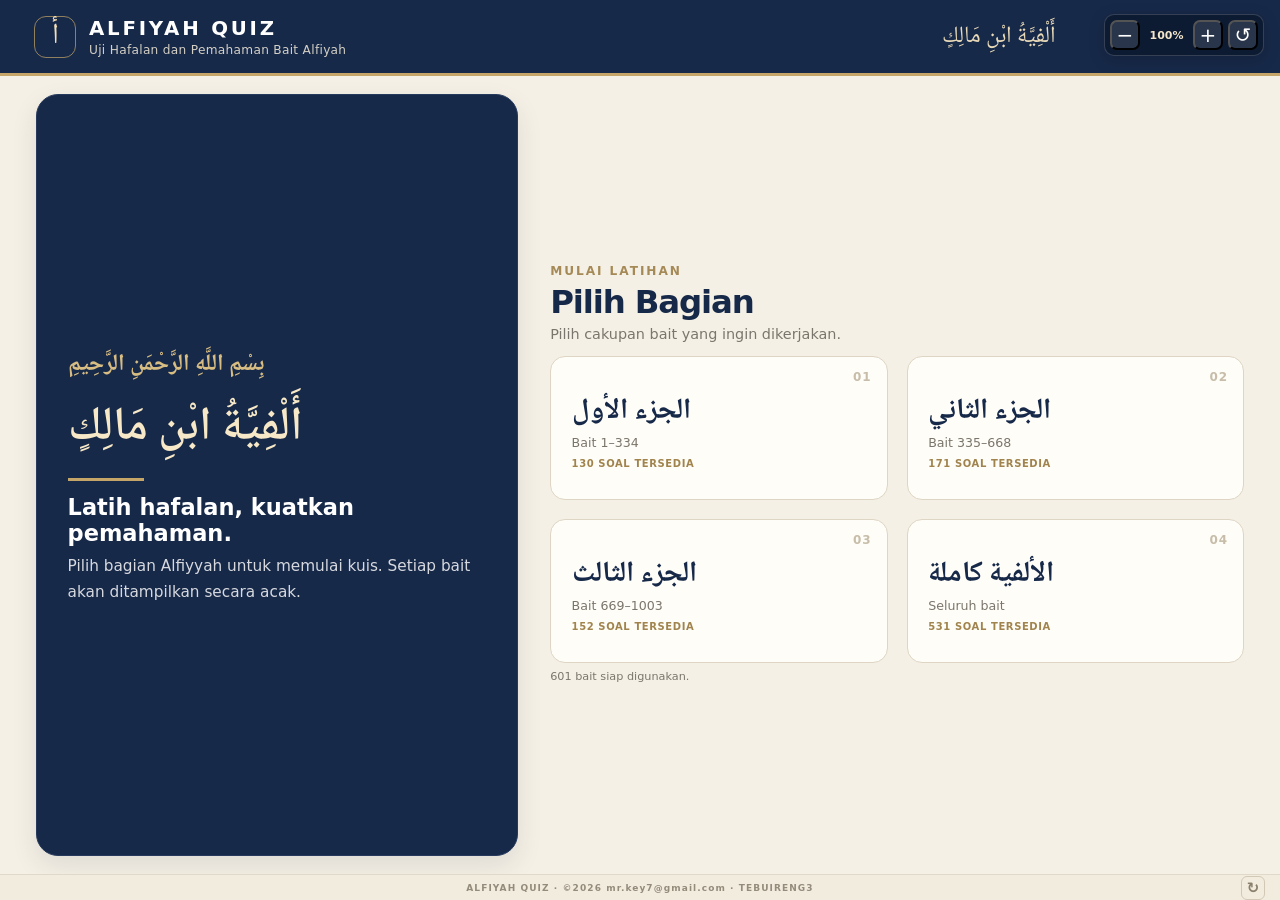
==== commit 1e78cdee: "Move bait number beside question heading" ====
--- a/index.html
+++ b/index.html
@@ -97,16 +97,12 @@
                             </div>
 
                             <div class="question-heading">
-                                <div>
-                                    <p class="eyebrow">PERTANYAAN</p>
-                                    <h2>Lengkapi Bait Berikut</h2>
-                                </div>
-                                <span class="question-hint">Pilih bagian yang tepat</span>
+                                <h2>Lengkapi Bait Berikut</h2>
+                                <span class="bait-number" id="baitNumber" lang="ar"></span>
                             </div>
 
                             <div class="bait-stage" id="baitStage">
                                 <div class="bait-half" id="rightHalf" lang="ar"></div>
-                                <div class="bait-number" id="baitNumber" lang="ar"></div>
                                 <div class="bait-half" id="leftHalf" lang="ar"></div>
                             </div>
                         </section>
--- a/style.css
+++ b/style.css
@@ -54,7 +54,7 @@
     top: 0;
     left: 0;
     display: grid;
-    grid-template-rows: 76px minmax(0, 1fr) 30px;
+    grid-template-rows: clamp(54px, 10vh, 76px) minmax(0, 1fr) 26px;
     overflow: hidden;
     background: var(--cream);
     box-shadow: 0 14px 48px rgb(23 41 73 / 16%);
@@ -117,7 +117,7 @@
 .main {
     min-width: 0;
     min-height: 0;
-    padding: clamp(16px, 2.6vh, 28px) clamp(20px, 2.8vw, 42px);
+    padding: clamp(9px, 2vh, 26px) clamp(16px, 2.8vw, 42px);
     overflow: hidden;
 }
 
@@ -140,7 +140,7 @@
     justify-content: center;
     align-items: flex-start;
     min-width: 0;
-    padding: clamp(24px, 3vw, 48px);
+    padding: clamp(14px, 2.4vw, 42px);
     overflow: hidden;
     color: #fff;
     background: var(--navy);
@@ -160,7 +160,7 @@
 .home-brand .eyebrow {
     color: #d8bd83;
     font-family: "Noto Naskh Arabic", serif;
-    font-size: clamp(19px, 2.6vh, 28px);
+    font-size: clamp(16px, 2.6vh, 28px);
     letter-spacing: 0;
 }
 
@@ -169,7 +169,7 @@
     color: #f7e9c7;
     direction: rtl;
     font-family: "Noto Naskh Arabic", serif;
-    font-size: clamp(36px, 5.6vh, 64px);
+    font-size: clamp(29px, 5.2vh, 60px);
     font-weight: 600;
     line-height: 1.5;
 }
@@ -177,14 +177,14 @@
 .home-rule {
     width: 76px;
     height: 3px;
-    margin: clamp(12px, 2vh, 22px) 0;
+    margin: clamp(8px, 1.5vh, 20px) 0;
     background: var(--gold);
 }
 
 .home-lead {
     margin: 0 0 8px;
     color: #fff;
-    font-size: clamp(18px, 2.7vh, 30px);
+    font-size: clamp(16px, 2.5vh, 28px);
     font-weight: 700;
 }
 
@@ -193,29 +193,7 @@
     margin: 0;
     color: #d7d9df;
     font-size: clamp(13px, 1.7vh, 17px);
-    line-height: 1.8;
-}
-
-.home-total {
-    display: flex;
-    align-items: center;
-    gap: 12px;
-    margin-top: clamp(20px, 3vh, 34px);
-    padding-top: 14px;
-    border-top: 1px solid rgb(255 255 255 / 18%);
-}
-
-.home-total strong {
-    color: #f1d9a5;
-    font-size: clamp(22px, 3vh, 34px);
-    letter-spacing: .04em;
-}
-
-.home-total span {
-    color: #d6d1c4;
-    font-size: 10px;
-    font-weight: 750;
-    letter-spacing: .13em;
+    line-height: 1.65;
 }
 
 .home-menu {
@@ -226,7 +204,7 @@
     padding: clamp(10px, 1.5vw, 22px) 0;
 }
 
-.menu-heading { margin-bottom: clamp(14px, 2.3vh, 24px); }
+.menu-heading { margin-bottom: clamp(8px, 1.6vh, 20px); }
 .menu-heading .eyebrow { margin-bottom: 5px; }
 
 .menu-heading h2 {
@@ -255,7 +233,7 @@
     align-items: flex-start;
     justify-content: center;
     min-width: 0;
-    min-height: clamp(104px, 17vh, 154px);
+    min-height: clamp(72px, 16vh, 154px);
     padding: 13px clamp(14px, 1.6vw, 23px);
     overflow: hidden;
     color: var(--ink);
@@ -308,8 +286,8 @@
 }
 
 .status {
-    min-height: 22px;
-    margin: 12px 0 0;
+    min-height: 16px;
+    margin: 7px 0 0;
     color: var(--muted);
     font-size: clamp(10px, 1.25vh, 13px);
 }
@@ -326,7 +304,7 @@
     flex-direction: column;
     min-width: 0;
     min-height: 0;
-    padding: clamp(15px, 2vh, 23px);
+    padding: clamp(10px, 1.8vh, 23px);
     background: var(--paper);
     border: 1px solid var(--line);
     border-radius: 18px;
@@ -365,7 +343,7 @@
 
 .progress-track {
     height: 6px;
-    margin: 13px 0 clamp(13px, 2vh, 22px);
+    margin: 9px 0 clamp(8px, 1.6vh, 22px);
     overflow: hidden;
     background: #ece7dc;
     border-radius: 99px;
@@ -430,9 +408,9 @@
     color: #273653;
     direction: rtl;
     font-family: "Noto Naskh Arabic", serif;
-    font-size: clamp(21px, 3.2vh, 38px);
+    font-size: clamp(18px, 3vh, 38px);
     font-weight: 600;
-    line-height: 1.9;
+    line-height: 1.65;
     text-align: center;
     overflow-wrap: anywhere;
 }
@@ -472,7 +450,7 @@
     align-items: center;
     justify-content: space-between;
     gap: 10px;
-    margin-bottom: clamp(12px, 2vh, 20px);
+    margin-bottom: clamp(8px, 1.5vh, 20px);
 }
 
 .answer-mark {
@@ -536,8 +514,8 @@
 .feedback {
     display: flex;
     align-items: center;
-    min-height: clamp(38px, 6.5vh, 58px);
-    margin-top: 12px;
+    min-height: clamp(32px, 6.5vh, 58px);
+    margin-top: 8px;
     padding: 8px 12px;
     color: var(--muted);
     background: #f5f1e8;
@@ -560,13 +538,13 @@
     display: flex;
     justify-content: space-between;
     gap: 10px;
-    margin-top: 11px;
+    margin-top: 8px;
 }
 
 .primary,
 .secondary {
-    min-height: 42px;
-    padding: 9px 17px;
+    min-height: 36px;
+    padding: 7px 14px;
     border-radius: 9px;
     font-size: clamp(11px, 1.5vh, 15px);
     font-weight: 750;
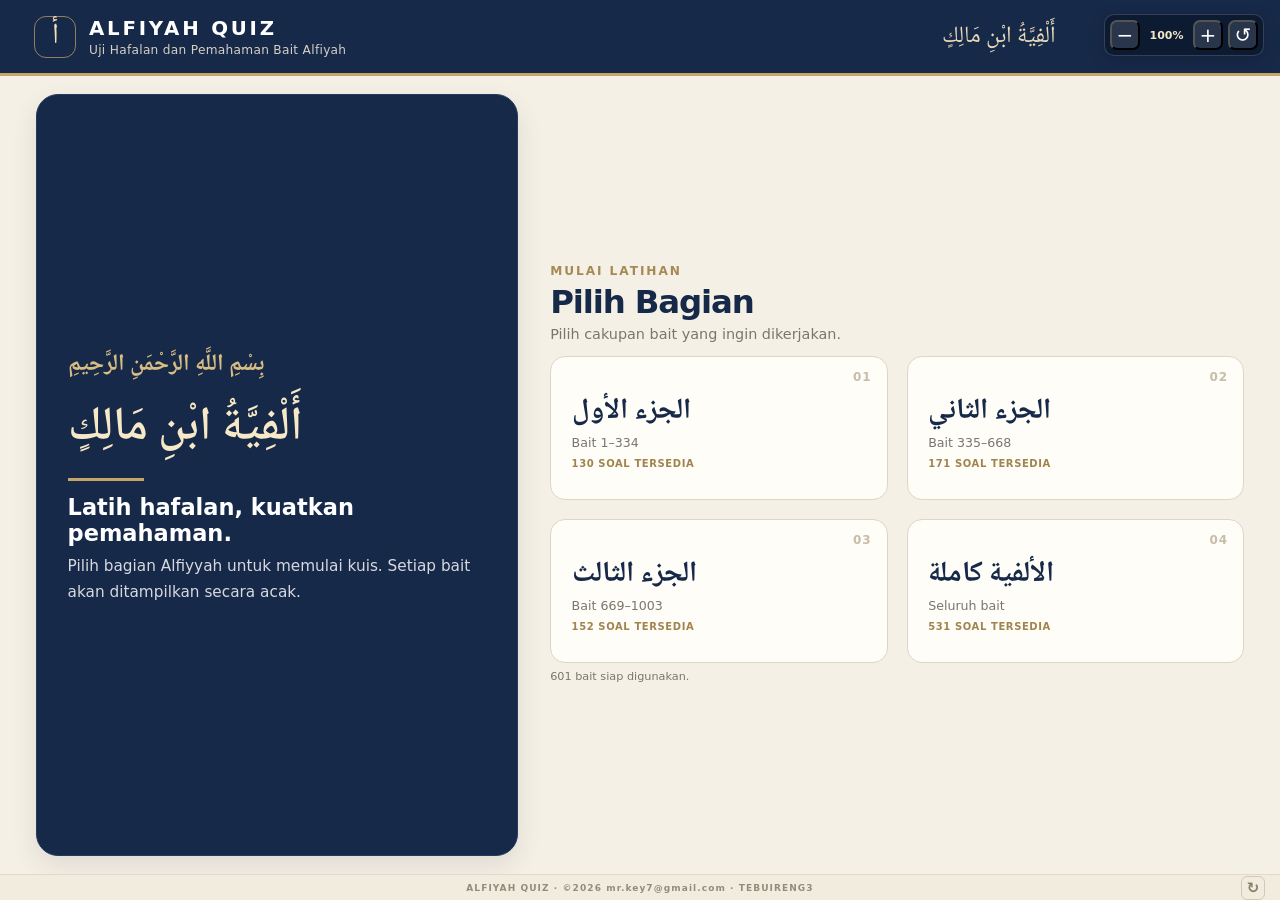
==== commit e9e3a048: "Add dynamic question title with Indonesian bait number" ====
--- a/index.html
+++ b/index.html
@@ -97,7 +97,7 @@
                             </div>
 
                             <div class="question-heading">
-                                <h2>Lengkapi Bait Berikut</h2>
+                                <h2 id="questionTitle">Lengkapi Bait Berikut</h2>
                                 <span class="bait-number" id="baitNumber" lang="ar"></span>
                             </div>
 
--- a/style.css
+++ b/style.css
@@ -294,9 +294,13 @@
 
 .quiz-screen {
     display: grid;
-    grid-template-columns: minmax(0, 1.08fr) minmax(0, .92fr);
+    grid-template-columns: minmax(0, .9fr) minmax(0, 1.1fr);
+    grid-template-areas: "answers questions";
     gap: clamp(14px, 1.8vw, 26px);
 }
+
+.question-panel { grid-area: questions; }
+.answer-panel { grid-area: answers; }
 
 .question-panel,
 .answer-panel {
@@ -359,36 +363,35 @@
 
 .question-heading {
     display: flex;
-    align-items: end;
-    justify-content: space-between;
+    align-items: center;
+    justify-content: flex-start;
     gap: 12px;
     margin-bottom: 12px;
 }
 
-.question-heading .eyebrow,
+.question-heading h2 {
+    margin: 0;
+    color: var(--navy);
+    font-size: clamp(17px, 2.5vh, 25px);
+    font-weight: 750;
+}
+
 .answer-heading .eyebrow {
     margin-bottom: 4px;
 }
 
-.question-heading h2,
 .answer-heading h2 {
     margin: 0;
     color: var(--navy);
     font-size: clamp(18px, 2.7vh, 28px);
 }
 
-.question-hint {
-    padding-bottom: 3px;
-    color: var(--muted);
-    font-size: clamp(10px, 1.3vh, 13px);
-    white-space: nowrap;
-}
-
 .bait-stage {
     display: grid;
     flex: 1 1 0;
-    grid-template-columns: minmax(0, 1fr) 48px minmax(0, 1fr);
-    grid-template-areas: "left number right";
+    grid-template-columns: minmax(0, 1fr);
+    grid-template-rows: repeat(2, minmax(0, 1fr));
+    grid-template-areas: "first" "second";
     align-items: stretch;
     min-width: 0;
     min-height: 0;
@@ -408,19 +411,19 @@
     color: #273653;
     direction: rtl;
     font-family: "Noto Naskh Arabic", serif;
-    font-size: clamp(18px, 3vh, 38px);
+    font-size: clamp(27px, 4.5vh, 52px);
     font-weight: 600;
-    line-height: 1.65;
+    line-height: 1.7;
     text-align: center;
     overflow-wrap: anywhere;
 }
 
 #rightHalf {
-    grid-area: right;
-    border-left: 1px solid #d8c9aa;
-}
-
-#leftHalf { grid-area: left; }
+    grid-area: first;
+    border-bottom: 1px solid #d8c9aa;
+}
+
+#leftHalf { grid-area: second; }
 
 .bait-half.is-empty::after {
     content: "……";
@@ -430,17 +433,19 @@
 }
 
 .bait-number {
-    display: flex;
-    grid-area: number;
+    display: inline-flex;
+    flex: 0 0 auto;
     align-items: center;
     justify-content: center;
-    padding: 4px;
+    min-width: 34px;
+    min-height: 27px;
+    padding: 2px 8px;
     color: #9a8660;
     background: #f0e7d5;
-    border-right: 1px solid #d8c9aa;
-    border-left: 1px solid #d8c9aa;
-    font-family: "Noto Naskh Arabic", serif;
-    font-size: clamp(13px, 1.8vh, 18px);
+    border: 1px solid #e1d3b8;
+    border-radius: 7px;
+    font-family: "Noto Naskh Arabic", serif;
+    font-size: clamp(11px, 1.5vh, 15px);
     font-weight: 700;
     text-align: center;
 }
@@ -486,9 +491,9 @@
     border-radius: 13px;
     direction: rtl;
     font-family: "Noto Naskh Arabic", serif;
-    font-size: clamp(17px, 2.5vh, 29px);
+    font-size: clamp(20px, 3vh, 34px);
     font-weight: 600;
-    line-height: 1.7;
+    line-height: 1.65;
     text-align: center;
     overflow-wrap: anywhere;
     transition: background .15s ease, border-color .15s ease;
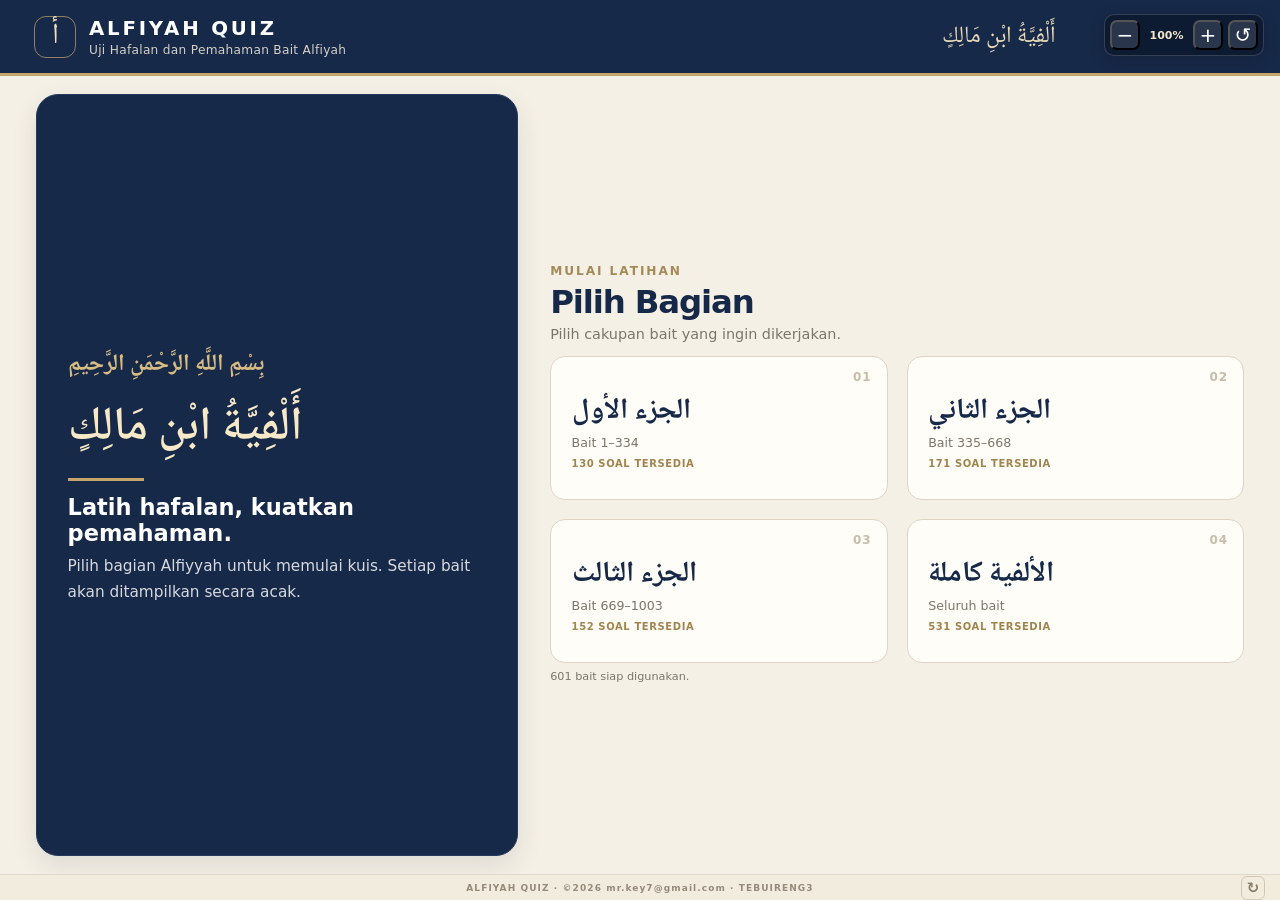
==== commit de68c830: "Replace root page with modular application shell" ====
--- a/index.html
+++ b/index.html
@@ -7,7 +7,11 @@
     <link rel="preconnect" href="https://fonts.googleapis.com">
     <link rel="preconnect" href="https://fonts.gstatic.com" crossorigin>
     <link href="https://fonts.googleapis.com/css2?family=Noto+Naskh+Arabic:wght@400;500;600;700&display=swap" rel="stylesheet">
-    <link rel="stylesheet" href="./style.css">
+    <link rel="stylesheet" href="./global/global.css">
+    <link rel="stylesheet" href="./halaman-pembuka/pembuka.css">
+    <link rel="stylesheet" href="./kuis1/kuis1.css">
+    <link rel="stylesheet" href="./kuis1/landscape.css">
+    <link rel="stylesheet" href="./kuis1/portrait.css">
     <title>Alfiyah Quiz</title>
 </head>
 <body>
@@ -25,119 +29,8 @@
                     <div class="appbar-note">أَلْفِيَّةُ ابْنِ مَالِكٍ</div>
                 </header>
 
-                <main class="main">
-                    <section class="screen home-screen" id="home">
-                        <div class="home-brand">
-                            <p class="eyebrow">بِسْمِ اللَّهِ الرَّحْمَنِ الرَّحِيمِ</p>
-                            <h1 lang="ar">أَلْفِيَّةُ ابْنِ مَالِكٍ</h1>
-                            <div class="home-rule"></div>
-                            <p class="home-lead">Latih hafalan, kuatkan pemahaman.</p>
-                            <p class="home-description">Pilih bagian Alfiyyah untuk memulai kuis. Setiap bait akan ditampilkan secara acak.</p>
-                        </div>
-
-                        <div class="home-menu">
-                            <div class="menu-heading">
-                                <p class="eyebrow">MULAI LATIHAN</p>
-                                <h2>Pilih Bagian</h2>
-                                <p>Pilih cakupan bait yang ingin dikerjakan.</p>
-                            </div>
-                            <div class="section-choices">
-                                <button class="section-choice" data-section="awal" type="button" disabled>
-                                    <span class="section-number">01</span>
-                                    <strong lang="ar">الجزء الأول</strong>
-                                    <span class="section-range">Bait 1–334</span>
-                                    <small class="section-count">Memuat...</small>
-                                </button>
-                                <button class="section-choice" data-section="tsani" type="button" disabled>
-                                    <span class="section-number">02</span>
-                                    <strong lang="ar">الجزء الثاني</strong>
-                                    <span class="section-range">Bait 335–668</span>
-                                    <small class="section-count">Memuat...</small>
-                                </button>
-                                <button class="section-choice" data-section="tsalits" type="button" disabled>
-                                    <span class="section-number">03</span>
-                                    <strong lang="ar">الجزء الثالث</strong>
-                                    <span class="section-range">Bait 669–1003</span>
-                                    <small class="section-count">Memuat...</small>
-                                </button>
-                                <button class="section-choice" data-section="semua" type="button" disabled>
-                                    <span class="section-number">04</span>
-                                    <strong lang="ar">الألفية كاملة</strong>
-                                    <span class="section-range">Seluruh bait</span>
-                                    <small class="section-count">Memuat...</small>
-                                </button>
-                            </div>
-                            <p class="status" id="status" role="status" aria-live="polite">Memuat data Alfiyyah...</p>
-                        </div>
-                    </section>
-
-                    <section class="screen quiz-screen" id="quiz" hidden>
-                        <section class="question-panel">
-                            <div class="quiz-metrics">
-                                <div class="metric">
-                                    <span>SOAL</span>
-                                    <strong id="questionNumber">1 / 0</strong>
-                                </div>
-                                <div class="metric">
-                                    <span>BENAR</span>
-                                    <strong id="score">0</strong>
-                                </div>
-                                <div class="metric">
-                                    <span>WAKTU</span>
-                                    <strong id="timer">00:00</strong>
-                                </div>
-                                <div class="metric metric-remaining">
-                                    <span>TERSISA</span>
-                                    <strong id="quizAvailable">0</strong>
-                                </div>
-                            </div>
-
-                            <div class="progress-track">
-                                <div id="progressBar"></div>
-                            </div>
-
-                            <div class="question-heading">
-                                <h2 id="questionTitle">Lengkapi Bait Berikut</h2>
-                                <span class="bait-number" id="baitNumber" lang="ar"></span>
-                            </div>
-
-                            <div class="bait-stage" id="baitStage">
-                                <div class="bait-half" id="rightHalf" lang="ar"></div>
-                                <div class="bait-half" id="leftHalf" lang="ar"></div>
-                            </div>
-                        </section>
-
-                        <section class="answer-panel">
-                            <div class="answer-heading">
-                                <div>
-                                    <p class="eyebrow">PILIHAN JAWABAN</p>
-                                    <h2>Manakah pasangan baitnya?</h2>
-                                </div>
-                                <span class="answer-mark">٤</span>
-                            </div>
-
-                            <div class="options" id="options"></div>
-
-                            <div class="feedback" id="feedback" role="status" aria-live="polite"></div>
-
-                            <div class="actions">
-                                <button class="primary" id="nextButton" type="button" disabled>Soal Berikutnya</button>
-                                <button class="secondary" id="finishButton" type="button">Akhiri Kuis</button>
-                            </div>
-                        </section>
-                    </section>
-
-                    <section class="screen result-screen" id="result" hidden>
-                        <div class="result-symbol">✓</div>
-                        <p class="eyebrow">SESI KUIS SELESAI</p>
-                        <h2>Hasil Latihan</h2>
-                        <div class="result-score" id="finalScore">0/0</div>
-                        <p class="result-detail" id="finalDetail"></p>
-                        <div class="result-actions">
-                            <button class="primary" id="retryButton" type="button">Ulangi Bagian Ini</button>
-                            <button class="secondary" id="homeButton" type="button">Pilih Bagian Lain</button>
-                        </div>
-                    </section>
+                <main class="main" id="screens">
+                    <div class="boot-status" id="bootStatus">Memuat aplikasi...</div>
                 </main>
 
                 <footer class="app-footer">
@@ -163,6 +56,6 @@
         </div>
     </div>
 
-    <script src="./app.js" defer></script>
+    <script type="module" src="./global/global.js"></script>
 </body>
 </html>
--- a/global/global.css
+++ b/global/global.css
@@ -0,0 +1,261 @@
+/* GLOBAL — reset, kerangka aplikasi, header, footer, zoom, dan utilitas umum */
+:root {
+    color-scheme: light;
+    --ink: #26344e;
+    --muted: #7a766d;
+    --line: #e4ddcf;
+    --paper: #fffdf8;
+    --cream: #f5f0e5;
+    --navy: #172949;
+    --navy-soft: #263b61;
+    --gold: #c5a568;
+    --green: #28754a;
+    --green-bg: #edf6ef;
+    --red: #b5453d;
+    --red-bg: #fbefed;
+}
+
+* { box-sizing: border-box; }
+
+[hidden] { display: none !important; }
+
+html, body {
+    width: 100%;
+    height: 100%;
+    margin: 0;
+    overflow: hidden;
+}
+
+body {
+    color: var(--ink);
+    background: #e9e4d9;
+    font-family: system-ui, -apple-system, "Segoe UI", sans-serif;
+}
+
+button { font: inherit; }
+
+button:disabled { cursor: not-allowed; opacity: .48; }
+
+button:not(:disabled) { cursor: pointer; }
+
+.viewport {
+    position: fixed;
+    inset: 0;
+    display: grid;
+    place-items: safe center;
+    overflow: auto;
+    background: #e9e4d9;
+    scrollbar-width: thin;
+}
+
+.frame {
+    position: relative;
+    flex: none;
+}
+
+.stage {
+    position: absolute;
+    top: 0;
+    left: 0;
+    display: grid;
+    grid-template-rows: clamp(54px, 10vh, 76px) minmax(0, 1fr) 26px;
+    overflow: hidden;
+    background: var(--cream);
+    box-shadow: 0 14px 48px rgb(23 41 73 / 16%);
+    transform-origin: top left;
+}
+
+.appbar {
+    display: flex;
+    align-items: center;
+    justify-content: space-between;
+    min-width: 0;
+    padding: 0 34px;
+    color: #fff;
+    background: var(--navy);
+    border-bottom: 3px solid var(--gold);
+}
+
+.brand-lockup {
+    display: flex;
+    align-items: center;
+    gap: 13px;
+    min-width: 0;
+}
+
+.brand-mark {
+    display: grid;
+    width: 42px;
+    height: 42px;
+    place-items: center;
+    border: 1px solid rgb(197 165 104 / 70%);
+    border-radius: 12px;
+    color: #f2dfb8;
+    font-family: "Noto Naskh Arabic", serif;
+    font-size: 29px;
+    line-height: 1;
+}
+
+.brand-title {
+    color: #fff;
+    font-size: clamp(16px, 2.2vh, 24px);
+    font-weight: 800;
+    letter-spacing: .14em;
+}
+
+.brand-subtitle {
+    margin-top: 3px;
+    color: #d5d0c5;
+    font-size: clamp(10px, 1.35vh, 14px);
+    letter-spacing: .025em;
+}
+
+.appbar-note {
+    padding-right: 190px;
+    color: #e8d9b8;
+    direction: rtl;
+    font-family: "Noto Naskh Arabic", serif;
+    font-size: clamp(18px, 2.6vh, 28px);
+}
+
+.main {
+    min-width: 0;
+    min-height: 0;
+    padding: clamp(9px, 2vh, 26px) clamp(16px, 2.8vw, 42px);
+    overflow: hidden;
+}
+
+.screen {
+    width: 100%;
+    height: 100%;
+    min-width: 0;
+    min-height: 0;
+}
+
+.app-footer {
+    display: flex;
+    align-items: center;
+    justify-content: center;
+    position: relative;
+    padding: 0 42px;
+    color: #948b7b;
+    background: #f2ecdf;
+    border-top: 1px solid #e0d8c9;
+    font-size: 9px;
+    font-weight: 650;
+    letter-spacing: .12em;
+    text-align: center;
+}
+
+.cache-reset {
+    position: absolute;
+    top: 50%;
+    right: 15px;
+    display: grid;
+    width: 24px;
+    height: 24px;
+    padding: 0;
+    place-items: center;
+    color: #8b806c;
+    background: transparent;
+    border: 1px solid #d2c8b5;
+    border-radius: 6px;
+    font-size: 15px;
+    transform: translateY(-50%);
+}
+
+.cache-reset:hover { background: #e9e1d2; }
+
+.zoom-controls {
+    position: fixed;
+    z-index: 20;
+    top: 14px;
+    right: 16px;
+    display: flex;
+    align-items: center;
+    gap: 5px;
+    padding: 5px;
+    color: #fff;
+    background: rgb(12 26 49 / 92%);
+    border: 1px solid rgb(255 255 255 / 17%);
+    border-radius: 10px;
+    box-shadow: 0 4px 16px rgb(0 0 0 / 18%);
+}
+
+.zoom-controls button {
+    display: grid;
+    width: 30px;
+    height: 30px;
+    padding: 0;
+    place-items: center;
+    color: #fff;
+    background: rgb(255 255 255 / 12%);
+    border-radius: 7px;
+    font-size: 20px;
+    line-height: 1;
+}
+
+.zoom-controls button:hover:not(:disabled) { background: rgb(255 255 255 / 24%); }
+
+.zoom-controls button:disabled { opacity: .35; }
+
+.zoom-controls span {
+    min-width: 43px;
+    color: #f3e6c9;
+    font-size: 11px;
+    font-weight: 750;
+    text-align: center;
+    font-variant-numeric: tabular-nums;
+}
+
+.portrait-notice {
+    display: none;
+    position: fixed;
+    inset: 0;
+    place-items: center;
+    padding: 24px;
+    color: #fff;
+    background: var(--navy);
+}
+
+.portrait-card {
+    width: min(100%, 420px);
+    padding: 34px 25px;
+    border: 1px solid rgb(255 255 255 / 15%);
+    border-radius: 18px;
+    text-align: center;
+}
+
+.rotate-symbol {
+    color: #e2c78f;
+    font-size: 48px;
+}
+
+.portrait-card h1 {
+    margin: 10px 0 8px;
+    color: #f7e9c7;
+    font-size: 24px;
+}
+
+.portrait-card p {
+    margin: 0;
+    color: #d9dce2;
+    font-size: 14px;
+    line-height: 1.7;
+}
+
+@media (prefers-reduced-motion: reduce) {
+    *, *::before, *::after {
+        scroll-behavior: auto !important;
+        transition-duration: .01ms !important;
+    }
+}
+
+.boot-status {
+    display: grid;
+    width: 100%;
+    height: 100%;
+    place-items: center;
+    color: var(--muted);
+    font-size: 14px;
+}
--- a/halaman-pembuka/pembuka.css
+++ b/halaman-pembuka/pembuka.css
@@ -0,0 +1,165 @@
+/* HALAMAN PEMBUKA — semua gaya khusus layar pemilihan bagian */
+.home-screen {
+    display: grid;
+    grid-template-columns: minmax(0, .82fr) minmax(0, 1.18fr);
+    gap: clamp(18px, 2.5vw, 38px);
+}
+
+.home-brand {
+    display: flex;
+    flex-direction: column;
+    justify-content: center;
+    align-items: flex-start;
+    min-width: 0;
+    padding: clamp(14px, 2.4vw, 42px);
+    overflow: hidden;
+    color: #fff;
+    background: var(--navy);
+    border: 1px solid #263a5d;
+    border-radius: 22px;
+    box-shadow: 0 10px 26px rgb(23 41 73 / 10%);
+}
+
+.eyebrow {
+    margin: 0 0 9px;
+    color: #a58a57;
+    font-size: clamp(10px, 1.35vh, 13px);
+    font-weight: 800;
+    letter-spacing: .16em;
+}
+
+.home-brand .eyebrow {
+    color: #d8bd83;
+    font-family: "Noto Naskh Arabic", serif;
+    font-size: clamp(16px, 2.6vh, 28px);
+    letter-spacing: 0;
+}
+
+.home-brand h1 {
+    margin: 0;
+    color: #f7e9c7;
+    direction: rtl;
+    font-family: "Noto Naskh Arabic", serif;
+    font-size: clamp(29px, 5.2vh, 60px);
+    font-weight: 600;
+    line-height: 1.5;
+}
+
+.home-rule {
+    width: 76px;
+    height: 3px;
+    margin: clamp(8px, 1.5vh, 20px) 0;
+    background: var(--gold);
+}
+
+.home-lead {
+    margin: 0 0 8px;
+    color: #fff;
+    font-size: clamp(16px, 2.5vh, 28px);
+    font-weight: 700;
+}
+
+.home-description {
+    max-width: 440px;
+    margin: 0;
+    color: #d7d9df;
+    font-size: clamp(13px, 1.7vh, 17px);
+    line-height: 1.65;
+}
+
+.home-menu {
+    display: flex;
+    flex-direction: column;
+    justify-content: center;
+    min-width: 0;
+    padding: clamp(10px, 1.5vw, 22px) 0;
+}
+
+.menu-heading { margin-bottom: clamp(8px, 1.6vh, 20px); }
+
+.menu-heading .eyebrow { margin-bottom: 5px; }
+
+.menu-heading h2 {
+    margin: 0;
+    color: var(--navy);
+    font-size: clamp(24px, 3.6vh, 38px);
+    letter-spacing: -.035em;
+}
+
+.menu-heading p:last-child {
+    margin: 5px 0 0;
+    color: var(--muted);
+    font-size: clamp(12px, 1.6vh, 16px);
+}
+
+.section-choices {
+    display: grid;
+    grid-template-columns: repeat(2, minmax(0, 1fr));
+    gap: clamp(10px, 1.5vw, 20px);
+}
+
+.section-choice {
+    position: relative;
+    display: flex;
+    flex-direction: column;
+    align-items: flex-start;
+    justify-content: center;
+    min-width: 0;
+    min-height: clamp(72px, 16vh, 154px);
+    padding: 13px clamp(14px, 1.6vw, 23px);
+    overflow: hidden;
+    color: var(--ink);
+    background: var(--paper);
+    border: 1px solid #ded5c4;
+    border-radius: 15px;
+    text-align: left;
+    transition: border-color .15s ease, background .15s ease, transform .15s ease;
+}
+
+.section-choice:not(:disabled):hover {
+    background: #fff;
+    border-color: var(--gold);
+    transform: translateY(-2px);
+}
+
+.section-number {
+    position: absolute;
+    top: 13px;
+    right: 15px;
+    color: #c7bda9;
+    font-size: 12px;
+    font-weight: 800;
+    letter-spacing: .08em;
+}
+
+.section-choice strong {
+    margin-top: 5px;
+    color: var(--navy);
+    direction: rtl;
+    font-family: "Noto Naskh Arabic", serif;
+    font-size: clamp(22px, 3.2vh, 34px);
+    font-weight: 700;
+    line-height: 1.35;
+}
+
+.section-range {
+    margin-top: 3px;
+    color: #7b766b;
+    font-size: clamp(11px, 1.4vh, 14px);
+}
+
+.section-count {
+    margin-top: 8px;
+    color: #a1844d;
+    font-size: 10px;
+    font-weight: 750;
+    letter-spacing: .06em;
+    text-transform: uppercase;
+}
+
+.status {
+    min-height: 16px;
+    margin: 7px 0 0;
+    color: var(--muted);
+    font-size: clamp(10px, 1.25vh, 13px);
+}
--- a/kuis1/kuis1.css
+++ b/kuis1/kuis1.css
@@ -0,0 +1,273 @@
+/* KUIS 1 — komponen bersama; tata letak diserahkan ke landscape.css / portrait.css */
+.question-panel,
+.answer-panel {
+    display: flex;
+    flex-direction: column;
+    min-width: 0;
+    min-height: 0;
+    padding: clamp(10px, 1.8vh, 23px);
+    background: var(--paper);
+    border: 1px solid var(--line);
+    border-radius: 18px;
+    box-shadow: 0 6px 18px rgb(35 42 55 / 4%);
+}
+
+.quiz-metrics {
+    display: grid;
+    grid-template-columns: repeat(4, minmax(0, 1fr));
+    gap: 8px;
+}
+
+.metric {
+    display: flex;
+    flex-direction: column;
+    gap: 4px;
+    min-width: 0;
+    padding: 7px 11px;
+    background: #f5f1e8;
+    border-radius: 9px;
+}
+
+.metric span {
+    color: #898273;
+    font-size: 9px;
+    font-weight: 800;
+    letter-spacing: .12em;
+}
+
+.metric strong {
+    color: var(--navy);
+    font-size: clamp(14px, 2vh, 21px);
+    font-weight: 800;
+    font-variant-numeric: tabular-nums;
+}
+
+.progress-track {
+    height: 6px;
+    margin: 9px 0 clamp(8px, 1.6vh, 22px);
+    overflow: hidden;
+    background: #ece7dc;
+    border-radius: 99px;
+}
+
+#progressBar {
+    width: 0;
+    height: 100%;
+    background: var(--gold);
+    border-radius: inherit;
+    transition: width .2s ease;
+}
+
+.question-heading {
+    display: flex;
+    direction: ltr;
+    align-items: center;
+    justify-content: space-between;
+    gap: 12px;
+    margin-bottom: 12px;
+}
+
+.question-heading h2 {
+    margin: 0;
+    color: var(--navy);
+    font-size: clamp(17px, 2.5vh, 25px);
+    font-weight: 750;
+}
+
+.answer-heading .eyebrow {
+    margin-bottom: 4px;
+}
+
+.answer-heading h2 {
+    margin: 0;
+    color: var(--navy);
+    font-size: clamp(18px, 2.7vh, 28px);
+}
+
+.bait-number {
+    display: inline-flex;
+    flex: 0 0 auto;
+    align-items: center;
+    justify-content: center;
+    min-width: 34px;
+    min-height: 27px;
+    padding: 2px 8px;
+    color: #9a8660;
+    background: #f0e7d5;
+    border: 1px solid #e1d3b8;
+    border-radius: 7px;
+    font-family: "Noto Naskh Arabic", serif;
+    font-size: clamp(11px, 1.5vh, 15px);
+    font-weight: 700;
+    text-align: center;
+}
+
+.answer-heading {
+    display: flex;
+    align-items: center;
+    justify-content: space-between;
+    gap: 10px;
+    margin-bottom: clamp(8px, 1.5vh, 20px);
+}
+
+.answer-mark {
+    display: grid;
+    width: 35px;
+    height: 35px;
+    place-items: center;
+    color: #9e8453;
+    background: #f4eddf;
+    border-radius: 10px;
+    font-family: "Noto Naskh Arabic", serif;
+    font-size: 22px;
+}
+
+.options {
+    display: grid;
+    flex: 1 1 0;
+    grid-template-columns: repeat(2, minmax(0, 1fr));
+    grid-template-rows: repeat(2, minmax(0, 1fr));
+    gap: clamp(8px, 1.2vw, 14px);
+    min-height: 0;
+}
+
+.option {
+    display: grid;
+    place-items: center;
+    min-width: 0;
+    min-height: 0;
+    padding: 10px 13px;
+    color: var(--ink);
+    background: #fff;
+    border: 1px solid #e1d9ca;
+    border-radius: 13px;
+    direction: rtl;
+    font-family: "Noto Naskh Arabic", serif;
+    font-size: clamp(20px, 3vh, 34px);
+    font-weight: 600;
+    line-height: 1.65;
+    text-align: center;
+    overflow-wrap: anywhere;
+    transition: background .15s ease, border-color .15s ease;
+}
+
+.option:not(:disabled):hover {
+    background: #f6f1e7;
+    border-color: #c8ae79;
+}
+
+.option.correct {
+    color: #1f633d;
+    background: var(--green-bg);
+    border-color: #83b394;
+}
+
+.option.wrong {
+    color: #96352f;
+    background: var(--red-bg);
+    border-color: #d79a94;
+}
+
+.feedback {
+    display: flex;
+    align-items: center;
+    min-height: clamp(32px, 6.5vh, 58px);
+    margin-top: 8px;
+    padding: 8px 12px;
+    color: var(--muted);
+    background: #f5f1e8;
+    border-radius: 9px;
+    font-size: clamp(10px, 1.4vh, 14px);
+    line-height: 1.5;
+}
+
+.feedback.good {
+    color: var(--green);
+    background: var(--green-bg);
+}
+
+.feedback.bad {
+    color: var(--red);
+    background: var(--red-bg);
+}
+
+.actions {
+    display: flex;
+    justify-content: space-between;
+    gap: 10px;
+    margin-top: 8px;
+}
+
+.primary,
+.secondary {
+    min-height: 36px;
+    padding: 7px 14px;
+    border-radius: 9px;
+    font-size: clamp(11px, 1.5vh, 15px);
+    font-weight: 750;
+}
+
+.primary {
+    color: #fff;
+    background: var(--navy-soft);
+}
+
+.primary:not(:disabled):hover { background: var(--navy); }
+
+.secondary {
+    color: #4c4a44;
+    background: #ece5d8;
+}
+
+.secondary:not(:disabled):hover { background: #e4dac8; }
+
+.result-screen {
+    display: flex;
+    flex-direction: column;
+    align-items: center;
+    justify-content: center;
+    text-align: center;
+}
+
+.result-symbol {
+    display: grid;
+    width: clamp(54px, 8vh, 78px);
+    height: clamp(54px, 8vh, 78px);
+    margin-bottom: 14px;
+    place-items: center;
+    color: var(--green);
+    background: var(--green-bg);
+    border: 1px solid #c5dfcb;
+    border-radius: 50%;
+    font-size: clamp(28px, 4vh, 40px);
+    font-weight: 700;
+}
+
+.result-screen .eyebrow { margin-bottom: 5px; }
+
+.result-screen h2 {
+    margin: 0;
+    color: var(--navy);
+    font-size: clamp(24px, 3.5vh, 38px);
+}
+
+.result-score {
+    margin: 8px 0 2px;
+    color: var(--navy);
+    font-size: clamp(42px, 8vh, 76px);
+    font-weight: 850;
+    letter-spacing: -.05em;
+    font-variant-numeric: tabular-nums;
+}
+
+.result-detail {
+    margin: 0;
+    color: var(--muted);
+    font-size: clamp(12px, 1.6vh, 16px);
+}
+
+.result-actions {
+    display: flex;
+    gap: 10px;
+    margin-top: clamp(18px, 3vh, 28px);
+}
--- a/kuis1/landscape.css
+++ b/kuis1/landscape.css
@@ -0,0 +1,61 @@
+/* KUIS 1 — layout LANDSCAPE: soal kanan, pilihan kiri */
+@media (orientation: landscape) {
+    .quiz-screen {
+        display: grid;
+        grid-template-columns: minmax(0, .9fr) minmax(0, 1.1fr);
+        grid-template-areas: "answers questions";
+        gap: clamp(14px, 1.8vw, 26px);
+    }
+    
+    .question-panel { grid-area: questions; }
+    
+    .answer-panel { grid-area: answers; }
+    
+    .bait-stage {
+        display: grid;
+        flex: 1 1 0;
+        grid-template-columns: minmax(0, 1fr);
+        grid-template-rows: repeat(2, minmax(0, 1fr));
+        grid-template-areas: "first" "second";
+        align-items: stretch;
+        min-width: 0;
+        min-height: 0;
+        overflow: hidden;
+        background: #f8f3e9;
+        border: 1px solid #d8c9aa;
+        border-radius: 14px;
+    }
+    
+    .bait-half {
+        display: grid;
+        align-items: center;
+        justify-items: stretch;
+        width: 100%;
+        height: 100%;
+        min-width: 0;
+        min-height: 0;
+        padding: clamp(8px, 1.4vh, 16px) clamp(12px, 2vw, 28px);
+        color: #273653;
+        direction: rtl;
+        font-family: "Noto Naskh Arabic", serif;
+        font-size: clamp(32px, 5.5vh, 68px);
+        font-weight: 600;
+        line-height: 1.55;
+        text-align: center;
+        overflow-wrap: break-word;
+    }
+    
+    #rightHalf {
+        grid-area: first;
+        border-bottom: 1px solid #d8c9aa;
+    }
+    
+    #leftHalf { grid-area: second; }
+    
+    .bait-half.is-empty::after {
+        content: "……";
+        color: #b5a98f;
+        font-size: .85em;
+        letter-spacing: .12em;
+    }
+}
--- a/kuis1/portrait.css
+++ b/kuis1/portrait.css
@@ -0,0 +1,6 @@
+/* KUIS 1 — layout PORTRAIT
+   Disiapkan sebagai file terpisah. Saat ini pengujian masih difokuskan pada landscape. */
+@media (orientation: portrait) {
+    .viewport { display: none; }
+    .portrait-notice { display: grid; }
+}
